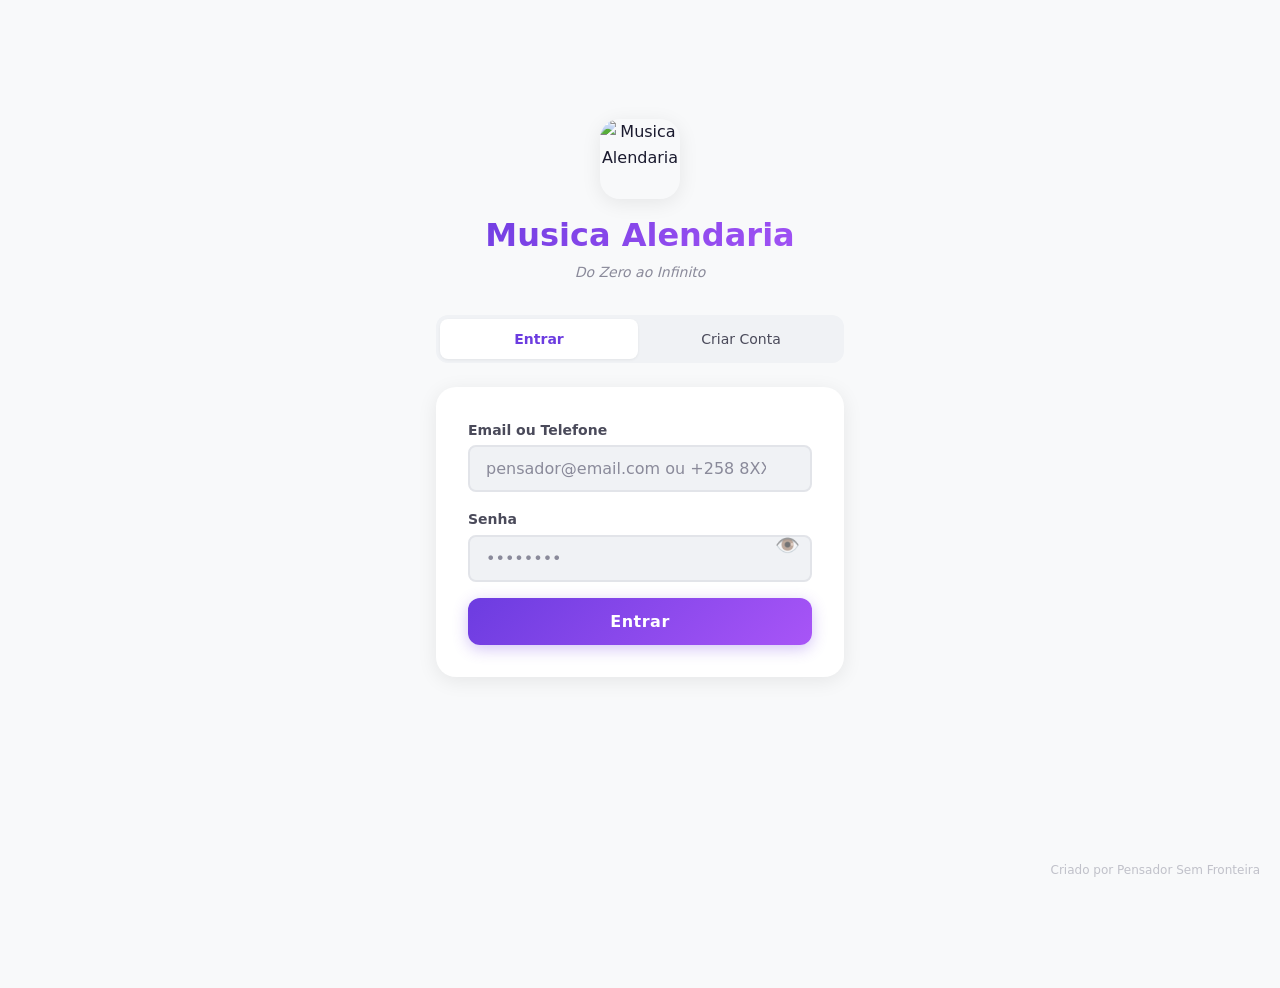
==== artista.html @ a5f918e9 "Musica Alendaria - Versão inicia" ====
<!DOCTYPE html>
<html lang="pt">
<head>
    <meta charset="UTF-8">
    <meta name="viewport" content="width=device-width, initial-scale=1.0">
    <title>Artista - Musica Alendaria</title>
    
    <link rel="stylesheet" href="css/style.css">
    <link rel="stylesheet" href="css/lit.css">
    <link rel="stylesheet" href="css/dark.css">
    <link rel="stylesheet" href="css/mobile.css">
    <link rel="stylesheet" href="css/desktop.css">
    <link rel="stylesheet" href="css/animacoes.css">
    <link rel="stylesheet" href="css/player.css">
    <link rel="stylesheet" href="css/modal.css">
    <link rel="stylesheet" href="css/componentes.css">
    
    <link rel="icon" href="assets/imagens/logo-lit.png" type="image/png">
    <meta name="theme-color" content="#6c3ce0">
</head>
<body class="tema-lit">

    <div class="marca-dagua">Criado por Pensador Sem Fronteira</div>

    <!-- HEADER DESKTOP -->
    <header class="header header-desktop desktop-only">
        <div class="header-logo">
            <a href="index.html" style="display: flex; align-items: center; gap: 0.5rem; text-decoration: none;">
                <img src="assets/imagens/logo-lit.png" alt="Logo" style="width: 36px; height: 36px; border-radius: 8px;">
                <span style="font-weight: 700; font-size: 1.1rem; background: var(--gradiente-primario); -webkit-background-clip: text; -webkit-text-fill-color: transparent;">Musica Alendaria</span>
            </a>
        </div>
        <nav class="nav-desktop">
            <a href="index.html" class="nav-link">🏠 Home</a>
            <a href="artista.html" class="nav-link ativo">🎤 Artistas</a>
            <a href="eventos.html" class="nav-link">📅 Eventos</a>
            <a href="favoritos.html" class="nav-link">❤️ Favoritos</a>
            <a href="postar.html" class="nav-link">📤 Postar</a>
        </nav>
        <div class="header-acoes">
            <button class="btn-icone btn-alternar-tema" onclick="window.tema?.alternar()">🌓</button>
            <a href="perfil.html"><img src="assets/imagens/avatar-padrao.svg" alt="Perfil" class="avatar usuario-avatar" onerror="this.style.display='none'"></a>
        </div>
    </header>

    <!-- CONTEÚDO PRINCIPAL -->
    <main class="pagina-artista" style="padding-bottom: calc(var(--player-altura) + 80px);">
        
        <!-- CAPA DO ARTISTA -->
        <div class="capa-artista" id="capa-artista">
            <img src="assets/imagens/placeholder-capa.jpg" alt="Capa" id="artista-capa-img" onerror="this.style.background='var(--gradiente-dark)'">
            <div class="overlay-artista">
                <h1 id="artista-nome-capa" style="color: white; font-size: 1.8rem;">Carregando...</h1>
                <p id="artista-genero-capa" style="color: rgba(255,255,255,0.8);"></p>
            </div>
        </div>

        <!-- INFORMAÇÕES DO ARTISTA -->
        <div class="info-artista">
            <img src="assets/imagens/placeholder-perfil.jpg" alt="Foto" class="foto-perfil-artista" id="artista-foto" onerror="this.style.display='none'">
            <div style="flex: 1;">
                <div style="display: flex; align-items: center; gap: 1rem; flex-wrap: wrap; margin-bottom: 0.5rem;">
                    <span id="artista-pais" style="font-size: 0.9rem; color: var(--texto-secundario);">📍 </span>
                    <span id="artista-seguidores" style="font-size: 0.9rem; color: var(--texto-secundario);">👥 </span>
                    <span id="artista-musicas-count" style="font-size: 0.9rem; color: var(--texto-secundario);">🎵 </span>
                </div>
                
                <!-- REDES SOCIAIS -->
                <div class="redes-artista" id="redes-artista" style="margin-bottom: 1rem;">
                    <!-- Preenchido pelo JS -->
                </div>

                <!-- BIOGRAFIA -->
                <div style="margin-top: 1rem;">
                    <h3 style="margin-bottom: 0.75rem;">📖 Biografia</h3>
                    <div id="artista-biografia" style="line-height: 1.8; color: var(--texto-secundario); font-size: 0.95rem; max-height: 300px; overflow-y: auto; padding-right: 0.5rem;">
                        Carregando biografia...
                    </div>
                    <button id="btn-ler-mais" class="btn-pequeno btn-secundario hidden" style="margin-top: 0.5rem;" onclick="toggleBiografia()">
                        Ler mais ↓
                    </button>
                </div>
            </div>
        </div>

        <!-- GALERIA DE FOTOS -->
        <div style="padding: 0 1rem; margin-bottom: 1.5rem;">
            <h3 style="margin-bottom: 0.75rem;">📷 Galeria</h3>
            <div id="galeria-artista" style="display: flex; gap: 0.5rem; overflow-x: auto; padding-bottom: 0.5rem;">
                <!-- Preenchido pelo JS -->
            </div>
        </div>

        <!-- MÚSICAS DO ARTISTA -->
        <div style="padding: 0 1rem;">
            <h3 style="margin-bottom: 0.75rem;">🎵 Músicas</h3>
            
            <!-- FILTROS DENTRO DO ARTISTA -->
            <div class="barra-filtros" style="padding: 0; margin-bottom: 1rem;">
                <span class="filtro-item ativo" onclick="filtrarMusicasArtista('todos')">Todos</span>
            </div>

            <div class="lista-musicas" id="musicas-artista" style="padding: 0;">
                <!-- Preenchido pelo JS -->
            </div>
        </div>

        <!-- BLOG DO ARTISTA -->
        <div id="blog-artista-container" style="padding: 1rem; margin-top: 1.5rem;" class="hidden">
            <h3 style="margin-bottom: 0.75rem;">📝 Blog</h3>
            <a id="link-blog-artista" href="#" target="_blank" class="btn btn-secundario" style="display: inline-flex;">
                🌐 Visitar Blog do Artista →
            </a>
        </div>

    </main>

    <!-- NAVEGAÇÃO MOBILE -->
    <nav class="nav-mobile mobile-only">
        <button class="nav-item" data-nav="index"><span class="icon-nav">🏠</span><span>Home</span></button>
        <button class="nav-item" data-nav="favoritos"><span class="icon-nav">❤️</span><span>Favoritos</span></button>
        <button class="nav-item" data-nav="postar"><span class="icon-nav">➕</span><span>Postar</span></button>
        <button class="nav-item" data-nav="eventos"><span class="icon-nav">📅</span><span>Eventos</span></button>
        <button class="nav-item" data-nav="perfil"><span class="icon-nav">👤</span><span>Perfil</span></button>
    </nav>

    <!-- PLAYER FIXO -->
    <div class="player-fixo">
        <div class="player-progresso-container">
            <div class="player-progresso-preenchido" style="width: 0%;"></div>
        </div>
        <img src="assets/imagens/placeholder.svg" alt="Capa" class="player-capa">
        <div class="player-info">
            <div class="player-titulo">Nenhuma música</div>
            <div class="player-artista">Selecione uma música</div>
        </div>
        <div class="player-controles">
            <button class="btn-player btn-favorito">🤍</button>
        </div>
        <button class="btn-player btn-play">▶</button>
    </div>

    <div class="toast-container"></div>

    <!-- SCRIPTS -->
    <script src="js/dados.js"></script>
    <script src="js/tema.js"></script>
    <script src="js/auth.js"></script>
    <script src="js/player.js"></script>
    <script src="js/modal.js"></script>
    <script src="js/favoritos.js"></script>
    <script src="js/filtros.js"></script>
    <script src="js/eventos.js"></script>
    <script src="js/postagem.js"></script>
    <script src="js/offline.js"></script>
    <script src="js/suporte.js"></script>
    <script src="js/app.js"></script>

    <script>
        let artistaAtual = null;
        let biografiaExpandida = false;

        document.addEventListener('DOMContentLoaded', () => {
            if (!window.auth?.isAutenticado()) {
                window.location.href = 'login.html';
                return;
            }

            // Obter ID do artista da URL
            const params = new URLSearchParams(window.location.search);
            const artistaId = params.get('id') || DB.artistas[0]?.id;

            if (artistaId) {
                carregarArtista(artistaId);
            }
        });

        function carregarArtista(artistaId) {
            artistaAtual = buscarArtista(artistaId);
            if (!artistaAtual) {
                window.location.href = 'index.html';
                return;
            }

            document.title = `${artistaAtual.nome} - Musica Alendaria`;

            // Capa
            document.getElementById('artista-capa-img').src = artistaAtual.fotoCapa;
            document.getElementById('artista-nome-capa').textContent = artistaAtual.nome;
            document.getElementById('artista-genero-capa').textContent = artistaAtual.genero.join(' • ');

            // Foto perfil
            document.getElementById('artista-foto').src = artistaAtual.fotoPerfil;

            // Info
            document.getElementById('artista-pais').textContent = `📍 ${artistaAtual.pais}, ${artistaAtual.provincia}`;
            document.getElementById('artista-seguidores').textContent = `👥 ${formatarNumero(artistaAtual.totalSeguidores)} seguidores`;
            
            const musicas = buscarMusicasPorArtista(artistaId);
            document.getElementById('artista-musicas-count').textContent = `🎵 ${musicas.length} músicas`;

            // Biografia
            document.getElementById('artista-biografia').textContent = artistaAtual.biografia;
            const bioEl = document.getElementById('artista-biografia');
            if (bioEl.scrollHeight > 300) {
                document.getElementById('btn-ler-mais').classList.remove('hidden');
                bioEl.style.maxHeight = '200px';
                bioEl.style.overflow = 'hidden';
            }

            // Redes sociais
            const redesContainer = document.getElementById('redes-artista');
            redesContainer.innerHTML = Object.entries(artistaAtual.redesSociais).map(([rede, link]) => `
                <a href="${link}" target="_blank" class="link-rede" rel="noopener">
                    ${rede.charAt(0).toUpperCase() + rede.slice(1)}
                </a>
            `).join('');

            // Contacto para show
            if (artistaAtual.contactoShow || artistaAtual.emailContacto) {
                redesContainer.innerHTML += `
                    <span class="link-rede" style="cursor: default;">
                        📞 ${artistaAtual.contactoShow || artistaAtual.emailContacto}
                    </span>
                `;
            }

            // Galeria
            const galeriaContainer = document.getElementById('galeria-artista');
            if (artistaAtual.fotoGaleria && artistaAtual.fotoGaleria.length > 0) {
                galeriaContainer.innerHTML = artistaAtual.fotoGaleria.map(foto => `
                    <img src="${foto}" alt="Galeria" 
                         style="width: 150px; height: 150px; object-fit: cover; border-radius: 12px; flex-shrink: 0; cursor: pointer;"
                         onclick="window.modal?.imagem('${foto}', '${artistaAtual.nome}')"
                         onerror="this.style.display='none'">
                `).join('');
            } else {
                galeriaContainer.innerHTML = '<p style="color: var(--texto-terciario);">Nenhuma foto na galeria.</p>';
            }

            // Blog
            if (artistaAtual.blog) {
                document.getElementById('blog-artista-container').classList.remove('hidden');
                document.getElementById('link-blog-artista').href = artistaAtual.blog;
            }

            // Músicas
            renderizarMusicasArtista(musicas);
        }

        function renderizarMusicasArtista(musicas) {
            const container = document.getElementById('musicas-artista');
            if (!container) return;

            if (musicas.length === 0) {
                container.innerHTML = `
                    <div class="estado-vazio">
                        <p class="vazio-descricao">Nenhuma música disponível.</p>
                    </div>
                `;
                return;
            }

            container.innerHTML = musicas.map((m, i) => `
                <div class="card-musica-h stagger-item" data-musica-id="${m.id}" style="animation-delay: ${i * 0.05}s">
                    <img src="${m.capa}" alt="${m.titulo}" class="capa-musica" onerror="this.style.display='none'">
                    <div class="info-musica">
                        <div class="titulo-musica">${m.titulo}</div>
                        <div class="artista-musica">${m.ano} • ${m.duracao} • ${m.genero}</div>
                        <div style="display: flex; gap: 0.25rem; margin-top: 0.25rem;">
                            <span class="badge badge-primario">${m.genero}</span>
                            <span class="badge badge-contorno">${m.lingua}</span>
                        </div>
                    </div>
                    <div class="acoes-musica">
                        <button class="btn-icone-pequeno btn-favorito" data-musica-id="${m.id}" 
                                onclick="event.stopPropagation(); window.favoritos?.alternar('${m.id}')">
                            ${window.favoritos?.isFavorito(m.id) ? '❤️' : '🤍'}
                        </button>
                        <button class="btn-icone-pequeno" 
                                onclick="event.stopPropagation(); window.player?.tocar(buscarMusica('${m.id}'))">
                            ▶
                        </button>
                        <button class="btn-icone-pequeno" 
                                onclick="event.stopPropagation(); window.modal?.video(buscarMusica('${m.id}'))">
                            🎬
                        </button>
                    </div>
                </div>
            `).join('');
        }

        function toggleBiografia() {
            const bioEl = document.getElementById('artista-biografia');
            const btn = document.getElementById('btn-ler-mais');
            
            biografiaExpandida = !biografiaExpandida;
            
            if (biografiaExpandida) {
                bioEl.style.maxHeight = 'none';
                bioEl.style.overflow = 'visible';
                btn.textContent = 'Ler menos ↑';
            } else {
                bioEl.style.maxHeight = '200px';
                bioEl.style.overflow = 'hidden';
                btn.textContent = 'Ler mais ↓';
            }
        }

        function filtrarMusicasArtista(filtro) {
            const musicas = buscarMusicasPorArtista(artistaAtual?.id);
            let filtradas = musicas;

            if (filtro !== 'todos') {
                filtradas = musicas.filter(m => m.genero === filtro);
            }

            // Atualizar tags
            document.querySelectorAll('.barra-filtros .filtro-item').forEach(item => {
                item.classList.toggle('ativo', item.textContent.trim() === (filtro === 'todos' ? 'Todos' : filtro));
            });

            renderizarMusicasArtista(filtradas);
        }

        function formatarNumero(num) {
            if (num >= 1000000) return (num / 1000000).toFixed(1) + 'M';
            if (num >= 1000) return (num / 1000).toFixed(0) + 'K';
            return num.toString();
        }
    </script>

</body>
</html>
---- css/style.css ----
/* =============================================
   MUSICA ALENDARIA - Do Zero ao Infinito
   Criado por Pensador Sem Fronteira
   ARQUIVO: style.css - Variáveis e Estilos Globais
   ============================================= */

/* ========== VARIÁVEIS CSS ========== */
:root {
    /* --- Tema Lit (Claro) - Padrão Inicial --- */
    --fundo-principal: #f8f9fa;
    --fundo-card: #ffffff;
    --fundo-input: #f0f0f0;
    --texto-principal: #1a1a2e;
    --texto-secundario: #555555;
    --texto-terciario: #888888;
    --borda: #e0e0e0;
    --sombra: 0 4px 20px rgba(0, 0, 0, 0.08);
    --sombra-hover: 0 8px 30px rgba(0, 0, 0, 0.15);

    /* --- Cores Vibrantes --- */
    --cor-primaria: #6c3ce0;
    --cor-primaria-hover: #5a2fd0;
    --cor-secundaria: #e0245e;
    --cor-secundaria-hover: #c01d4e;
    --cor-acento: #00c9a7;
    --cor-acento-hover: #00a88c;
    --cor-destaque: #f7b731;
    --cor-destaque-hover: #e5a620;

    /* --- Gradientes --- */
    --gradiente-primario: linear-gradient(135deg, #6c3ce0, #a855f7);
    --gradiente-secundario: linear-gradient(135deg, #e0245e, #f7436e);
    --gradiente-acento: linear-gradient(135deg, #00c9a7, #00d9b9);
    --gradiente-destaque: linear-gradient(135deg, #f7b731, #ffc94b);
    --gradiente-dark: linear-gradient(135deg, #1a1a2e, #16213e);

    /* --- Tipografia --- */
    --fonte-principal: 'Segoe UI', 'Inter', system-ui, -apple-system, sans-serif;
    --fonte-titulos: 'Segoe UI', 'Inter', system-ui, -apple-system, sans-serif;
    --tamanho-xs: 0.75rem;
    --tamanho-sm: 0.875rem;
    --tamanho-base: 1rem;
    --tamanho-md: 1.125rem;
    --tamanho-lg: 1.25rem;
    --tamanho-xl: 1.5rem;
    --tamanho-2xl: 2rem;
    --tamanho-3xl: 2.5rem;

    /* --- Espaçamentos --- */
    --espaco-xs: 0.25rem;
    --espaco-sm: 0.5rem;
    --espaco-md: 1rem;
    --espaco-lg: 1.5rem;
    --espaco-xl: 2rem;
    --espaco-2xl: 3rem;

    /* --- Bordas --- */
    --borda-raio-sm: 8px;
    --borda-raio-md: 12px;
    --borda-raio-lg: 20px;
    --borda-raio-full: 50%;

    /* --- Transições --- */
    --transicao-rapida: 0.15s ease;
    --transicao-media: 0.3s ease;
    --transicao-lenta: 0.5s ease;

    /* --- Player --- */
    --player-altura: 72px;

    /* --- Z-index --- */
    --z-marca-dagua: 10;
    --z-header: 100;
    --z-modal: 1000;
    --z-player: 2000;
    --z-notificacao: 3000;

    /* --- Tema Dark (será aplicado via classe) --- */
}

/* ========== RESET E ESTILOS GLOBAIS ========== */
*,
*::before,
*::after {
    margin: 0;
    padding: 0;
    box-sizing: border-box;
}

html {
    font-size: 16px;
    scroll-behavior: smooth;
    -webkit-text-size-adjust: 100%;
}

body {
    font-family: var(--fonte-principal);
    background-color: var(--fundo-principal);
    color: var(--texto-principal);
    line-height: 1.6;
    min-height: 100vh;
    overflow-x: hidden;
    transition: background-color var(--transicao-media), color var(--transicao-media);
}

/* ========== TIPOGRAFIA ========== */
h1, h2, h3, h4, h5, h6 {
    font-family: var(--fonte-titulos);
    font-weight: 700;
    line-height: 1.3;
}

h1 { font-size: var(--tamanho-3xl); }
h2 { font-size: var(--tamanho-2xl); }
h3 { font-size: var(--tamanho-xl); }
h4 { font-size: var(--tamanho-lg); }

a {
    color: var(--cor-primaria);
    text-decoration: none;
    transition: color var(--transicao-rapida);
}

a:hover {
    color: var(--cor-primaria-hover);
}

img {
    max-width: 100%;
    height: auto;
    display: block;
}

/* ========== UTILITÁRIAS ========== */
.hidden {
    display: none !important;
}

.sr-only {
    position: absolute;
    width: 1px;
    height: 1px;
    padding: 0;
    margin: -1px;
    overflow: hidden;
    clip: rect(0, 0, 0, 0);
    white-space: nowrap;
    border: 0;
}

/* ========== MARCA D'ÁGUA ROTATIVA ========== */
.marca-dagua {
    position: fixed;
    bottom: 20px;
    right: 20px;
    z-index: var(--z-marca-dagua);
    font-size: var(--tamanho-xs);
    color: var(--texto-terciario);
    opacity: 0.5;
    writing-mode: horizontal-tb;
    animation: rodar-marca 20s linear infinite;
    pointer-events: none;
    user-select: none;
}

@keyframes rodar-marca {
    0% { transform: rotate(0deg); }
    100% { transform: rotate(360deg); }
}

/* ========== SCROLLBAR ========== */
::-webkit-scrollbar {
    width: 6px;
}

::-webkit-scrollbar-track {
    background: transparent;
}

::-webkit-scrollbar-thumb {
    background: var(--cor-primaria);
    border-radius: 3px;
}

::-webkit-scrollbar-thumb:hover {
    background: var(--cor-primaria-hover);
}

/* ========== SELEÇÃO DE TEXTO ========== */
::selection {
    background: var(--cor-primaria);
    color: #ffffff;
}

/* ========== FOCO DE ACESSIBILIDADE ========== */
:focus-visible {
    outline: 2px solid var(--cor-acento);
    outline-offset: 2px;
}

/* ========== BOTÕES BASE ========== */
button {
    cursor: pointer;
    font-family: var(--fonte-principal);
    border: none;
    outline: none;
    transition: all var(--transicao-rapida);
}

button:active {
    transform: scale(0.96);
}

.btn-principal {
    display: block;
    width: 100%;
    padding: 14px 24px;
    background: var(--gradiente-primario);
    color: #ffffff;
    font-size: var(--tamanho-base);
    font-weight: 600;
    border-radius: var(--borda-raio-md);
    box-shadow: 0 4px 15px rgba(108, 60, 224, 0.3);
    letter-spacing: 0.5px;
}

.btn-principal:hover {
    box-shadow: 0 6px 25px rgba(108, 60, 224, 0.5);
    transform: translateY(-1px);
}

/* ========== INPUTS BASE ========== */
input,
select,
textarea {
    font-family: var(--fonte-principal);
    font-size: var(--tamanho-base);
    padding: 12px 16px;
    border: 2px solid var(--borda);
    border-radius: var(--borda-raio-sm);
    background-color: var(--fundo-input);
    color: var(--texto-principal);
    transition: all var(--transicao-rapida);
    width: 100%;
}

input:focus,
select:focus,
textarea:focus {
    border-color: var(--cor-primaria);
    box-shadow: 0 0 0 4px rgba(108, 60, 224, 0.1);
    outline: none;
}

input::placeholder,
textarea::placeholder {
    color: var(--texto-terciario);
}

label {
    display: block;
    font-size: var(--tamanho-sm);
    font-weight: 600;
    margin-bottom: var(--espaco-xs);
    color: var(--texto-secundario);
}

/* ========== CONTAINER PADRÃO ========== */
.container {
    width: 100%;
    max-width: 480px;
    margin: 0 auto;
    padding: 0 var(--espaco-md);
}

@media (min-width: 768px) {
    .container {
        max-width: 720px;
    }
}

@media (min-width: 1024px) {
    .container {
        max-width: 960px;
    }
}

@media (min-width: 1280px) {
    .container {
        max-width: 1200px;
    }
}

/* ========== HEADER PADRÃO ========== */
.header {
    position: sticky;
    top: 0;
    z-index: var(--z-header);
    background-color: var(--fundo-card);
    border-bottom: 1px solid var(--borda);
    padding: var(--espaco-sm) var(--espaco-md);
    backdrop-filter: blur(10px);
}

/* ========== PLAYER FIXO BASE ========== */
.player-fixo {
    position: fixed;
    bottom: 0;
    left: 0;
    right: 0;
    height: var(--player-altura);
    background-color: var(--fundo-card);
    border-top: 1px solid var(--borda);
    z-index: var(--z-player);
    display: flex;
    align-items: center;
    padding: 0 var(--espaco-md);
}
---- css/lit.css ----
/* =============================================
   MUSICA ALENDARIA - Do Zero ao Infinito
   Criado por Pensador Sem Fronteira
   ARQUIVO: lit.css - Tema Lit (Claro) Inicial
   ============================================= */

/* ========== TEMA LIT - VARIÁVEIS ========== */
.tema-lit {
    --fundo-principal: #f8f9fa;
    --fundo-secundario: #f0f2f5;
    --fundo-card: #ffffff;
    --fundo-card-hover: #fafafa;
    --fundo-input: #f0f2f5;
    --fundo-input-foco: #ffffff;
    --texto-principal: #1a1a2e;
    --texto-secundario: #4a4a5a;
    --texto-terciario: #8a8a9a;
    --texto-inverso: #ffffff;
    --borda: #e2e4e9;
    --borda-foco: #6c3ce0;
    --sombra-sm: 0 1px 3px rgba(0, 0, 0, 0.06);
    --sombra: 0 4px 20px rgba(0, 0, 0, 0.08);
    --sombra-lg: 0 8px 30px rgba(0, 0, 0, 0.12);
    --sombra-xl: 0 20px 60px rgba(0, 0, 0, 0.15);
    --overlay: rgba(0, 0, 0, 0.5);
    --brilho: none;
    --neon: none;
}

/* ========== CORPO ========== */
.tema-lit body {
    background-color: var(--fundo-principal);
    color: var(--texto-principal);
}

/* ========== HEADER ========== */
.tema-lit .header {
    background: rgba(255, 255, 255, 0.9);
    backdrop-filter: blur(20px);
    -webkit-backdrop-filter: blur(20px);
    border-bottom: 1px solid var(--borda);
}

/* ========== CARDS ========== */
.tema-lit .card {
    background: var(--fundo-card);
    border: 1px solid var(--borda);
    border-radius: var(--borda-raio-md);
    box-shadow: var(--sombra-sm);
    transition: all var(--transicao-media);
}

.tema-lit .card:hover {
    box-shadow: var(--sombra);
    border-color: var(--cor-primaria);
    transform: translateY(-2px);
}

/* ========== CARD DE MÚSICA ========== */
.tema-lit .card-musica {
    display: flex;
    align-items: center;
    gap: var(--espaco-md);
    padding: var(--espaco-md);
    background: var(--fundo-card);
    border: 1px solid var(--borda);
    border-radius: var(--borda-raio-md);
    cursor: pointer;
    transition: all var(--transicao-media);
}

.tema-lit .card-musica:hover {
    background: var(--fundo-card-hover);
    border-color: var(--cor-primaria);
    box-shadow: var(--sombra);
}

.tema-lit .card-musica .capa {
    width: 56px;
    height: 56px;
    border-radius: var(--borda-raio-sm);
    object-fit: cover;
    flex-shrink: 0;
}

.tema-lit .card-musica .info {
    flex: 1;
    min-width: 0;
}

.tema-lit .card-musica .titulo {
    font-weight: 700;
    font-size: var(--tamanho-base);
    color: var(--texto-principal);
    white-space: nowrap;
    overflow: hidden;
    text-overflow: ellipsis;
}

.tema-lit .card-musica .artista {
    font-size: var(--tamanho-sm);
    color: var(--texto-secundario);
}

.tema-lit .card-musica .duracao {
    font-size: var(--tamanho-xs);
    color: var(--texto-terciario);
    flex-shrink: 0;
}

/* ========== CARD DE ARTISTA ========== */
.tema-lit .card-artista {
    text-align: center;
    padding: var(--espaco-lg);
    background: var(--fundo-card);
    border: 1px solid var(--borda);
    border-radius: var(--borda-raio-lg);
    transition: all var(--transicao-media);
}

.tema-lit .card-artista:hover {
    box-shadow: var(--sombra-lg);
    transform: translateY(-4px);
}

.tema-lit .card-artista .foto-artista {
    width: 100px;
    height: 100px;
    border-radius: var(--borda-raio-full);
    object-fit: cover;
    margin: 0 auto var(--espaco-md);
    border: 3px solid var(--cor-primaria);
}

.tema-lit .card-artista .nome-artista {
    font-weight: 700;
    font-size: var(--tamanho-lg);
    color: var(--texto-principal);
}

.tema-lit .card-artista .genero {
    font-size: var(--tamanho-sm);
    color: var(--cor-primaria);
    font-weight: 500;
}

/* ========== CARD DE EVENTO ========== */
.tema-lit .card-evento {
    padding: var(--espaco-md);
    background: var(--fundo-card);
    border: 1px solid var(--borda);
    border-radius: var(--borda-raio-md);
    border-left: 4px solid var(--cor-secundaria);
    transition: all var(--transicao-media);
}

.tema-lit .card-evento:hover {
    box-shadow: var(--sombra);
}

.tema-lit .card-evento .data-evento {
    font-size: var(--tamanho-sm);
    color: var(--cor-secundaria);
    font-weight: 700;
}

.tema-lit .card-evento .tipo-evento {
    display: inline-block;
    padding: 2px 10px;
    background: rgba(224, 36, 94, 0.1);
    color: var(--cor-secundaria);
    border-radius: 20px;
    font-size: var(--tamanho-xs);
    font-weight: 600;
}

/* ========== FORMULÁRIOS ========== */
.tema-lit .form-auth {
    background: var(--fundo-card);
    padding: var(--espaco-xl);
    border-radius: var(--borda-raio-lg);
    box-shadow: var(--sombra);
}

.tema-lit .campo {
    margin-bottom: var(--espaco-md);
}

.tema-lit input,
.tema-lit select,
.tema-lit textarea {
    background: var(--fundo-input);
    border: 2px solid var(--borda);
    color: var(--texto-principal);
}

.tema-lit input:focus,
.tema-lit select:focus,
.tema-lit textarea:focus {
    background: var(--fundo-input-foco);
    border-color: var(--borda-foco);
    box-shadow: 0 0 0 4px rgba(108, 60, 224, 0.1);
}

.tema-lit label {
    color: var(--texto-secundario);
    font-weight: 600;
}

/* ========== TABS (LOGIN/REGISTO) ========== */
.tema-lit .tabs-auth {
    display: flex;
    background: var(--fundo-secundario);
    border-radius: var(--borda-raio-md);
    padding: 4px;
    gap: 4px;
    margin-bottom: var(--espaco-lg);
}

.tema-lit .tab-ativo {
    flex: 1;
    padding: 12px;
    background: var(--fundo-card);
    color: var(--cor-primaria);
    border-radius: var(--borda-raio-sm);
    font-weight: 700;
    font-size: var(--tamanho-sm);
    box-shadow: var(--sombra-sm);
}

.tema-lit .tab-inativo {
    flex: 1;
    padding: 12px;
    background: transparent;
    color: var(--texto-secundario);
    border-radius: var(--borda-raio-sm);
    font-weight: 500;
    font-size: var(--tamanho-sm);
}

.tema-lit .tab-inativo:hover {
    background: rgba(108, 60, 224, 0.05);
    color: var(--cor-primaria);
}

/* ========== BOTÕES DE MÉTODO (EMAIL/TELEFONE) ========== */
.tema-lit .metodo-registo {
    display: flex;
    gap: var(--espaco-sm);
    margin-bottom: var(--espaco-lg);
}

.tema-lit .btn-metodo {
    flex: 1;
    padding: 10px;
    background: var(--fundo-secundario);
    color: var(--texto-secundario);
    border-radius: var(--borda-raio-sm);
    font-weight: 500;
    font-size: var(--tamanho-sm);
    border: 2px solid transparent;
}

.tema-lit .btn-metodo.ativo {
    background: rgba(108, 60, 224, 0.1);
    color: var(--cor-primaria);
    border-color: var(--cor-primaria);
    font-weight: 700;
}

/* ========== BOTÃO OPCIONAIS ========== */
.tema-lit .btn-opcionais {
    width: 100%;
    padding: 12px;
    background: var(--fundo-secundario);
    color: var(--texto-secundario);
    border-radius: var(--borda-raio-sm);
    font-size: var(--tamanho-sm);
    font-weight: 500;
    margin-bottom: var(--espaco-lg);
    text-align: left;
    border: 1px dashed var(--borda);
}

.tema-lit .btn-opcionais:hover {
    background: rgba(108, 60, 224, 0.05);
    color: var(--cor-primaria);
    border-color: var(--cor-primaria);
}

/* ========== SUPORTE ========== */
.tema-lit .suporte-login {
    margin-top: var(--espaco-xl);
    padding: var(--espaco-lg);
    background: var(--fundo-card);
    border-radius: var(--borda-raio-lg);
    box-shadow: var(--sombra);
    text-align: center;
}

.tema-lit .suporte-login p {
    font-weight: 600;
    color: var(--texto-secundario);
    margin-bottom: var(--espaco-md);
}

.tema-lit .botoes-suporte {
    display: flex;
    flex-wrap: wrap;
    gap: var(--espaco-sm);
    justify-content: center;
}

.tema-lit .btn-suporte {
    display: flex;
    align-items: center;
    gap: var(--espaco-xs);
    padding: 10px 16px;
    background: var(--fundo-secundario);
    color: var(--texto-principal);
    border-radius: 25px;
    font-size: var(--tamanho-sm);
    font-weight: 500;
    border: 1px solid var(--borda);
    transition: all var(--transicao-rapida);
}

.tema-lit .btn-suporte:hover {
    background: var(--cor-primaria);
    color: #ffffff;
    border-color: var(--cor-primaria);
    transform: translateY(-1px);
}

.tema-lit .btn-suporte img {
    width: 18px;
    height: 18px;
}

/* ========== MODAL ========== */
.tema-lit .modal-overlay {
    position: fixed;
    inset: 0;
    background: var(--overlay);
    z-index: var(--z-modal);
    display: flex;
    align-items: center;
    justify-content: center;
}

.tema-lit .modal-conteudo {
    background: var(--fundo-card);
    border-radius: var(--borda-raio-lg);
    padding: var(--espaco-xl);
    max-width: 90vw;
    max-height: 90vh;
    overflow-y: auto;
    box-shadow: var(--sombra-xl);
}

/* ========== PLAYER FIXO ========== */
.tema-lit .player-fixo {
    background: rgba(255, 255, 255, 0.95);
    backdrop-filter: blur(20px);
    -webkit-backdrop-filter: blur(20px);
    border-top: 1px solid var(--borda);
    box-shadow: 0 -4px 20px rgba(0, 0, 0, 0.05);
}

/* ========== FILTROS ========== */
.tema-lit .barra-filtros {
    display: flex;
    gap: var(--espaco-sm);
    padding: var(--espaco-md);
    overflow-x: auto;
    -webkit-overflow-scrolling: touch;
}

.tema-lit .filtro-tag {
    padding: 8px 16px;
    background: var(--fundo-card);
    border: 1px solid var(--borda);
    border-radius: 25px;
    font-size: var(--tamanho-sm);
    color: var(--texto-secundario);
    white-space: nowrap;
    cursor: pointer;
    transition: all var(--transicao-rapida);
}

.tema-lit .filtro-tag:hover {
    border-color: var(--cor-primaria);
    color: var(--cor-primaria);
}

.tema-lit .filtro-tag.ativo {
    background: var(--cor-primaria);
    color: #ffffff;
    border-color: var(--cor-primaria);
}

/* ========== BADGE/ETIQUETA ========== */
.tema-lit .badge {
    display: inline-block;
    padding: 4px 10px;
    border-radius: 20px;
    font-size: var(--tamanho-xs);
    font-weight: 600;
}

.tema-lit .badge-publico {
    background: rgba(0, 201, 167, 0.1);
    color: var(--cor-acento);
}

.tema-lit .badge-privado {
    background: rgba(224, 36, 94, 0.1);
    color: var(--cor-secundaria);
}

.tema-lit .badge-pendente {
    background: rgba(247, 183, 49, 0.1);
    color: var(--cor-destaque);
}

/* ========== NOTIFICAÇÃO ========== */
.tema-lit .notificacao {
    position: fixed;
    top: 20px;
    right: 20px;
    z-index: var(--z-notificacao);
    padding: 16px 20px;
    background: var(--fundo-card);
    border-radius: var(--borda-raio-md);
    box-shadow: var(--sombra-lg);
    border-left: 4px solid var(--cor-acento);
    animation: slideIn var(--transicao-media) ease;
}

.tema-lit .notificacao.erro {
    border-left-color: var(--cor-secundaria);
}

/* ========== BOTÃO DESTRANCAR ========== */
.tema-lit .btn-destrancar {
    display: flex;
    align-items: center;
    gap: var(--espaco-sm);
    padding: 12px 20px;
    background: var(--gradiente-primario);
    color: #ffffff;
    border-radius: 25px;
    font-weight: 600;
    font-size: var(--tamanho-sm);
    box-shadow: 0 4px 15px rgba(108, 60, 224, 0.3);
}

.tema-lit .btn-destrancar:hover {
    box-shadow: 0 6px 25px rgba(108, 60, 224, 0.5);
    transform: translateY(-2px);
}

/* ========== LOADING ========== */
.tema-lit .loading {
    display: flex;
    align-items: center;
    justify-content: center;
    padding: var(--espaco-2xl);
}

.tema-lit .spinner {
    width: 40px;
    height: 40px;
    border: 3px solid var(--borda);
    border-top-color: var(--cor-primaria);
    border-radius: 50%;
    animation: spin 0.8s linear infinite;
}

@keyframes spin {
    to { transform: rotate(360deg); }
}

/* ========== VAZIO ========== */
.tema-lit .estado-vazio {
    text-align: center;
    padding: var(--espaco-2xl);
    color: var(--texto-terciario);
}

.tema-lit .estado-vazio .icone-vazio {
    font-size: 48px;
    margin-bottom: var(--espaco-md);
    opacity: 0.5;
}
---- css/dark.css ----
/* =============================================
   MUSICA ALENDARIA - Do Zero ao Infinito
   Criado por Pensador Sem Fronteira
   ARQUIVO: dark.css - Tema Dark (Alternativo)
   ============================================= */

/* ========== TEMA DARK - VARIÁVEIS ========== */
.tema-dark {
    --fundo-principal: #0a0a0f;
    --fundo-secundario: #12121a;
    --fundo-card: #1a1a25;
    --fundo-card-hover: #22222f;
    --fundo-input: #1e1e2a;
    --fundo-input-foco: #252535;
    --texto-principal: #e8e8f0;
    --texto-secundario: #b0b0c0;
    --texto-terciario: #6a6a7a;
    --texto-inverso: #1a1a2e;
    --borda: #2a2a3a;
    --borda-foco: #a855f7;
    --sombra-sm: 0 1px 3px rgba(0, 0, 0, 0.4);
    --sombra: 0 4px 20px rgba(0, 0, 0, 0.5);
    --sombra-lg: 0 8px 30px rgba(0, 0, 0, 0.6);
    --sombra-xl: 0 20px 60px rgba(0, 0, 0, 0.7);
    --overlay: rgba(0, 0, 0, 0.8);
    --brilho: 0 0 20px rgba(168, 85, 247, 0.3);
    --neon: 0 0 10px rgba(168, 85, 247, 0.5), 0 0 40px rgba(168, 85, 247, 0.2);
}

/* ========== CORPO ========== */
.tema-dark body {
    background-color: var(--fundo-principal);
    color: var(--texto-principal);
}

/* ========== HEADER ========== */
.tema-dark .header {
    background: rgba(18, 18, 26, 0.9);
    backdrop-filter: blur(20px);
    -webkit-backdrop-filter: blur(20px);
    border-bottom: 1px solid var(--borda);
}

/* ========== CARDS ========== */
.tema-dark .card {
    background: var(--fundo-card);
    border: 1px solid var(--borda);
    box-shadow: var(--sombra-sm);
}

.tema-dark .card:hover {
    box-shadow: var(--sombra), var(--brilho);
    border-color: var(--cor-primaria);
}

/* ========== CARD DE MÚSICA ========== */
.tema-dark .card-musica {
    background: var(--fundo-card);
    border: 1px solid var(--borda);
}

.tema-dark .card-musica:hover {
    background: var(--fundo-card-hover);
    border-color: var(--cor-primaria);
    box-shadow: var(--sombra), var(--brilho);
}

.tema-dark .card-musica .titulo {
    color: var(--texto-principal);
}

.tema-dark .card-musica .artista {
    color: var(--texto-secundario);
}

.tema-dark .card-musica .duracao {
    color: var(--texto-terciario);
}

/* ========== CARD DE ARTISTA ========== */
.tema-dark .card-artista {
    background: var(--fundo-card);
    border: 1px solid var(--borda);
}

.tema-dark .card-artista:hover {
    box-shadow: var(--sombra-lg), var(--brilho);
}

.tema-dark .card-artista .foto-artista {
    border-color: var(--cor-primaria);
    box-shadow: var(--neon);
}

.tema-dark .card-artista .nome-artista {
    color: var(--texto-principal);
}

.tema-dark .card-artista .genero {
    color: #a855f7;
}

/* ========== CARD DE EVENTO ========== */
.tema-dark .card-evento {
    background: var(--fundo-card);
    border: 1px solid var(--borda);
}

.tema-dark .card-evento:hover {
    box-shadow: var(--sombra), var(--brilho);
}

.tema-dark .card-evento .data-evento {
    color: #f7436e;
}

.tema-dark .card-evento .tipo-evento {
    background: rgba(247, 67, 110, 0.15);
    color: #f7436e;
}

/* ========== FORMULÁRIOS ========== */
.tema-dark .form-auth {
    background: var(--fundo-card);
    box-shadow: var(--sombra-lg);
    border: 1px solid var(--borda);
}

.tema-dark input,
.tema-dark select,
.tema-dark textarea {
    background: var(--fundo-input);
    border-color: var(--borda);
    color: var(--texto-principal);
}

.tema-dark input:focus,
.tema-dark select:focus,
.tema-dark textarea:focus {
    background: var(--fundo-input-foco);
    border-color: var(--borda-foco);
    box-shadow: 0 0 0 4px rgba(168, 85, 247, 0.15), var(--brilho);
}

.tema-dark input::placeholder,
.tema-dark textarea::placeholder {
    color: var(--texto-terciario);
}

.tema-dark label {
    color: var(--texto-secundario);
}

/* ========== TABS ========== */
.tema-dark .tabs-auth {
    background: var(--fundo-secundario);
}

.tema-dark .tab-ativo {
    background: var(--fundo-card);
    color: #a855f7;
    box-shadow: var(--sombra-sm);
}

.tema-dark .tab-inativo {
    color: var(--texto-terciario);
}

.tema-dark .tab-inativo:hover {
    background: rgba(168, 85, 247, 0.08);
    color: #a855f7;
}

/* ========== BOTÕES DE MÉTODO ========== */
.tema-dark .btn-metodo {
    background: var(--fundo-secundario);
    color: var(--texto-secundario);
}

.tema-dark .btn-metodo.ativo {
    background: rgba(168, 85, 247, 0.15);
    color: #a855f7;
    border-color: #a855f7;
    box-shadow: var(--brilho);
}

/* ========== BOTÃO OPCIONAIS ========== */
.tema-dark .btn-opcionais {
    background: var(--fundo-secundario);
    color: var(--texto-secundario);
    border-color: var(--borda);
}

.tema-dark .btn-opcionais:hover {
    background: rgba(168, 85, 247, 0.08);
    color: #a855f7;
    border-color: #a855f7;
}

/* ========== SUPORTE ========== */
.tema-dark .suporte-login {
    background: var(--fundo-card);
    border: 1px solid var(--borda);
    box-shadow: var(--sombra);
}

.tema-dark .suporte-login p {
    color: var(--texto-secundario);
}

.tema-dark .btn-suporte {
    background: var(--fundo-secundario);
    color: var(--texto-principal);
    border-color: var(--borda);
}

.tema-dark .btn-suporte:hover {
    background: var(--gradiente-primario);
    color: #ffffff;
    border-color: transparent;
    box-shadow: var(--neon);
}

/* ========== MODAL ========== */
.tema-dark .modal-conteudo {
    background: var(--fundo-card);
    border: 1px solid var(--borda);
    box-shadow: var(--sombra-xl);
}

/* ========== PLAYER FIXO ========== */
.tema-dark .player-fixo {
    background: rgba(18, 18, 26, 0.95);
    backdrop-filter: blur(20px);
    -webkit-backdrop-filter: blur(20px);
    border-top: 1px solid var(--borda);
    box-shadow: 0 -4px 30px rgba(0, 0, 0, 0.5);
}

.tema-dark .player-fixo .player-titulo {
    color: var(--texto-principal);
}

.tema-dark .player-fixo .player-artista {
    color: var(--texto-terciario);
}

.tema-dark .player-fixo .btn-player {
    color: var(--texto-principal);
}

.tema-dark .player-fixo .btn-play {
    box-shadow: var(--neon);
}

.tema-dark .player-fixo .player-progresso {
    background: var(--borda);
}

/* ========== FILTROS ========== */
.tema-dark .filtro-tag {
    background: var(--fundo-card);
    border-color: var(--borda);
    color: var(--texto-secundario);
}

.tema-dark .filtro-tag:hover {
    border-color: #a855f7;
    color: #a855f7;
    box-shadow: var(--brilho);
}

.tema-dark .filtro-tag.ativo {
    background: var(--gradiente-primario);
    color: #ffffff;
    border-color: transparent;
    box-shadow: var(--neon);
}

/* ========== BADGES ========== */
.tema-dark .badge-publico {
    background: rgba(0, 217, 185, 0.15);
    color: #00d9b9;
}

.tema-dark .badge-privado {
    background: rgba(247, 67, 110, 0.15);
    color: #f7436e;
}

.tema-dark .badge-pendente {
    background: rgba(255, 201, 75, 0.15);
    color: #ffc94b;
}

/* ========== NOTIFICAÇÃO ========== */
.tema-dark .notificacao {
    background: var(--fundo-card);
    border: 1px solid var(--borda);
    box-shadow: var(--sombra-lg);
}

/* ========== BOTÃO DESTRANCAR ========== */
.tema-dark .btn-destrancar {
    box-shadow: var(--neon);
}

.tema-dark .btn-destrancar:hover {
    box-shadow: 0 6px 30px rgba(168, 85, 247, 0.5), var(--neon);
}

/* ========== LOADING ========== */
.tema-dark .spinner {
    border-color: var(--borda);
    border-top-color: #a855f7;
}

/* ========== NAVEGAÇÃO INFERIOR ========== */
.tema-dark .nav-mobile {
    background: var(--fundo-card);
    border-top: 1px solid var(--borda);
}

.tema-dark .nav-item {
    color: var(--texto-terciario);
}

.tema-dark .nav-item.ativo {
    color: #a855f7;
}

/* ========== SCROLLBAR ========== */
.tema-dark ::-webkit-scrollbar-thumb {
    background: #3a3a4a;
}

.tema-dark ::-webkit-scrollbar-thumb:hover {
    background: #a855f7;
}

/* ========== SELEÇÃO ========== */
.tema-dark ::selection {
    background: #a855f7;
    color: #ffffff;
}

/* ========== PÁGINA DA MÚSICA ========== */
.tema-dark .pagina-musica .artista-musica {
    color: #a855f7;
}

.tema-dark .pagina-musica .meta-item {
    background: var(--fundo-secundario);
    color: var(--texto-secundario);
}

.tema-dark .pagina-musica .letra-musica {
    background: var(--fundo-secundario);
    color: var(--texto-principal);
}

.tema-dark .pagina-musica .letra-musica.bloqueada::after {
    background: linear-gradient(transparent, var(--fundo-secundario));
}

.tema-dark .pagina-musica .btn-acao {
    background: var(--fundo-secundario);
    color: var(--texto-principal);
}

.tema-dark .pagina-musica .btn-acao.primario {
    color: #ffffff;
    box-shadow: var(--neon);
}

/* ========== PERFIL ========== */
.tema-dark .perfil-header .localizacao {
    color: var(--texto-terciario);
}

.tema-dark .link-rede {
    background: var(--fundo-secundario);
    color: var(--texto-principal);
}

.tema-dark .link-rede:hover {
    background: var(--gradiente-primario);
    color: #ffffff;
    box-shadow: var(--brilho);
}

/* ========== FAVORITOS ========== */
.tema-dark .favoritos-tab {
    background: var(--fundo-secundario);
    color: var(--texto-secundario);
}

.tema-dark .favoritos-tab.ativo {
    background: var(--gradiente-primario);
    color: #ffffff;
    box-shadow: var(--brilho);
}

/* ========== DEFINIÇÕES ========== */
.tema-dark .definicao-item {
    background: var(--fundo-card);
    border-color: var(--borda);
}

.tema-dark .switch .slider {
    background: var(--borda);
}

/* ========== FORM POSTAGEM ========== */
.tema-dark .form-postagem .preview-capa {
    background: var(--fundo-secundario);
    border: 1px solid var(--borda);
}

/* ========== PLATAFORMAS ========== */
.tema-dark .plataforma-item {
    background: var(--fundo-card);
    border-color: var(--borda);
}

.tema-dark .plataforma-item:hover {
    border-color: #a855f7;
    box-shadow: var(--sombra), var(--brilho);
}

/* ========== MENSAGEM SISTEMA ========== */
.tema-dark .mensagem-sistema.aprovado {
    background: rgba(0, 217, 185, 0.1);
    border-color: rgba(0, 217, 185, 0.25);
    color: #00d9b9;
}

.tema-dark .mensagem-sistema.rejeitado {
    background: rgba(247, 67, 110, 0.1);
    border-color: rgba(247, 67, 110, 0.25);
    color: #f7436e;
}

/* ========== TIMER 30s ========== */
.tema-dark .timer-30s {
    background: rgba(255, 201, 75, 0.12);
    color: #ffc94b;
}

.tema-dark .timer-30s.esgotado {
    background: rgba(247, 67, 110, 0.12);
    color: #f7436e;
}

/* ========== BARRA 30s ========== */
.tema-dark .barra-30s {
    background: var(--borda);
}

/* ========== ANIMAÇÕES NEON PARA ELEMENTOS IMPORTANTES ========== */
.tema-dark .nome-plataforma {
    background: linear-gradient(135deg, #a855f7, #c084fc, #e879f9);
    -webkit-background-clip: text;
    -webkit-text-fill-color: transparent;
    background-clip: text;
    text-shadow: var(--neon);
}

.tema-dark .logo {
    box-shadow: var(--neon);
}

.tema-dark .btn-principal {
    box-shadow: var(--neon);
}

.tema-dark .btn-principal:hover {
    box-shadow: 0 6px 30px rgba(168, 85, 247, 0.5), var(--neon);
}

/* ========== GLOW EM ELEMENTOS INTERATIVOS ========== */
.tema-dark a:hover {
    color: #a855f7;
    text-shadow: 0 0 8px rgba(168, 85, 247, 0.4);
}

.tema-dark .btn-flutuante {
    box-shadow: 0 4px 25px rgba(247, 67, 110, 0.5);
}

.tema-dark .btn-flutuante:hover {
    box-shadow: 0 6px 35px rgba(247, 67, 110, 0.7);
}

/* ========== MARCA D'ÁGUA ========== */
.tema-dark .marca-dagua {
    color: rgba(255, 255, 255, 0.15);
}
---- css/mobile.css ----
/* =============================================
   MUSICA ALENDARIA - Do Zero ao Infinito
   Criado por Pensador Sem Fronteira
   ARQUIVO: mobile.css - Estilos Mobile First
   ============================================= */

/* ========== LAYOUT BASE MOBILE ========== */
body {
    padding-bottom: calc(var(--player-altura) + var(--espaco-md));
    padding-top: 0;
}

/* ========== CONTAINER LOGIN/REGISTO ========== */
.container-login {
    width: 100%;
    min-height: 100vh;
    padding: var(--espaco-lg) var(--espaco-md);
    padding-bottom: calc(var(--espaco-2xl) + 80px);
    display: flex;
    flex-direction: column;
    justify-content: center;
    max-width: 440px;
    margin: 0 auto;
}

/* ========== LOGO AREA ========== */
.logo-area {
    text-align: center;
    margin-bottom: var(--espaco-xl);
}

.logo {
    width: 80px;
    height: 80px;
    margin: 0 auto var(--espaco-md);
    border-radius: var(--borda-raio-lg);
    box-shadow: var(--sombra);
}

.nome-plataforma {
    font-size: var(--tamanho-2xl);
    font-weight: 800;
    background: var(--gradiente-primario);
    -webkit-background-clip: text;
    -webkit-text-fill-color: transparent;
    background-clip: text;
    margin-bottom: var(--espaco-xs);
}

.slogan {
    font-size: var(--tamanho-sm);
    color: var(--texto-terciario);
    font-style: italic;
}

/* ========== MOSTRAR SENHA ========== */
.mostrar-senha {
    position: absolute;
    right: 12px;
    top: 50%;
    transform: translateY(-50%);
    cursor: pointer;
    font-size: var(--tamanho-lg);
    user-select: none;
    opacity: 0.6;
    transition: opacity var(--transicao-rapida);
}

.mostrar-senha:hover {
    opacity: 1;
}

.campo {
    position: relative;
}

.campo input[type="password"],
.campo input[type="text"] {
    padding-right: 44px;
}

/* ========== NAVEGAÇÃO INFERIOR (MOBILE) ========== */
.nav-mobile {
    display: flex;
    position: fixed;
    bottom: var(--player-altura);
    left: 0;
    right: 0;
    background: var(--fundo-card);
    border-top: 1px solid var(--borda);
    z-index: calc(var(--z-player) - 1);
    padding: var(--espaco-xs) 0;
    justify-content: space-around;
    align-items: center;
}

.nav-item {
    display: flex;
    flex-direction: column;
    align-items: center;
    gap: 2px;
    padding: var(--espaco-xs) var(--espaco-sm);
    color: var(--texto-terciario);
    font-size: var(--tamanho-xs);
    font-weight: 500;
    transition: all var(--transicao-rapida);
    background: transparent;
}

.nav-item .icon-nav {
    font-size: 22px;
    transition: transform var(--transicao-rapida);
}

.nav-item.ativo {
    color: var(--cor-primaria);
}

.nav-item.ativo .icon-nav {
    transform: scale(1.2);
}

.nav-item:active .icon-nav {
    transform: scale(0.9);
}

/* ========== GRID DE ARTISTAS (MOBILE) ========== */
.grid-artistas {
    display: grid;
    grid-template-columns: repeat(2, 1fr);
    gap: var(--espaco-md);
    padding: var(--espaco-md);
}

/* ========== LISTA DE MÚSICAS ========== */
.lista-musicas {
    display: flex;
    flex-direction: column;
    gap: var(--espaco-xs);
    padding: var(--espaco-md);
}

/* ========== GRID DE EVENTOS (MOBILE) ========== */
.grid-eventos {
    display: grid;
    grid-template-columns: 1fr;
    gap: var(--espaco-md);
    padding: var(--espaco-md);
}

/* ========== PÁGINA DO ARTISTA ========== */
.pagina-artista .capa-artista {
    position: relative;
    width: 100%;
    height: 240px;
    overflow: hidden;
}

.pagina-artista .capa-artista img {
    width: 100%;
    height: 100%;
    object-fit: cover;
}

.pagina-artista .capa-artista .overlay-artista {
    position: absolute;
    bottom: 0;
    left: 0;
    right: 0;
    padding: var(--espaco-xl) var(--espaco-md);
    background: linear-gradient(transparent, rgba(0, 0, 0, 0.8));
    color: #ffffff;
}

.pagina-artista .info-artista {
    padding: var(--espaco-lg) var(--espaco-md);
}

.pagina-artista .foto-perfil-artista {
    width: 100px;
    height: 100px;
    border-radius: var(--borda-raio-full);
    border: 4px solid var(--fundo-card);
    margin-top: -50px;
    position: relative;
    z-index: 2;
}

.pagina-artista .redes-artista {
    display: flex;
    gap: var(--espaco-sm);
    flex-wrap: wrap;
    padding: var(--espaco-md);
}

.pagina-artista .link-rede {
    display: flex;
    align-items: center;
    gap: var(--espaco-xs);
    padding: 8px 14px;
    background: var(--fundo-secundario);
    border-radius: 20px;
    font-size: var(--tamanho-sm);
    color: var(--texto-principal);
    font-weight: 500;
    transition: all var(--transicao-rapida);
}

.pagina-artista .link-rede:hover {
    background: var(--cor-primaria);
    color: #ffffff;
}

/* ========== PLAYER FIXO (MOBILE) ========== */
.player-fixo {
    display: grid;
    grid-template-columns: 48px 1fr auto auto;
    gap: var(--espaco-sm);
    align-items: center;
    height: var(--player-altura);
    padding: 0 var(--espaco-md);
}

.player-fixo .player-capa {
    width: 48px;
    height: 48px;
    border-radius: var(--borda-raio-sm);
    object-fit: cover;
}

.player-fixo .player-info {
    min-width: 0;
}

.player-fixo .player-titulo {
    font-size: var(--tamanho-sm);
    font-weight: 600;
    white-space: nowrap;
    overflow: hidden;
    text-overflow: ellipsis;
    color: var(--texto-principal);
}

.player-fixo .player-artista {
    font-size: var(--tamanho-xs);
    color: var(--texto-terciario);
}

.player-fixo .player-controles {
    display: flex;
    align-items: center;
    gap: var(--espaco-sm);
}

.player-fixo .btn-player {
    width: 36px;
    height: 36px;
    border-radius: var(--borda-raio-full);
    display: flex;
    align-items: center;
    justify-content: center;
    font-size: 18px;
    background: transparent;
    color: var(--texto-principal);
}

.player-fixo .btn-play {
    width: 44px;
    height: 44px;
    background: var(--gradiente-primario);
    color: #ffffff;
    font-size: 20px;
    box-shadow: 0 4px 15px rgba(108, 60, 224, 0.3);
}

.player-fixo .btn-player:active {
    transform: scale(0.9);
}

.player-fixo .player-progresso {
    position: absolute;
    top: 0;
    left: 0;
    right: 0;
    height: 3px;
    background: var(--borda);
}

.player-fixo .player-progresso-preenchido {
    height: 100%;
    background: var(--gradiente-primario);
    border-radius: 0 2px 2px 0;
    transition: width 0.3s linear;
}

/* ========== PÁGINA DA MÚSICA ========== */
.pagina-musica .capa-musica {
    width: 100%;
    aspect-ratio: 1;
    max-height: 360px;
    object-fit: cover;
    border-radius: 0;
}

.pagina-musica .detalhes-musica {
    padding: var(--espaco-lg) var(--espaco-md);
}

.pagina-musica .titulo-musica {
    font-size: var(--tamanho-xl);
    font-weight: 700;
    margin-bottom: var(--espaco-xs);
}

.pagina-musica .artista-musica {
    font-size: var(--tamanho-md);
    color: var(--cor-primaria);
    font-weight: 500;
    margin-bottom: var(--espaco-md);
}

.pagina-musica .meta-musica {
    display: flex;
    flex-wrap: wrap;
    gap: var(--espaco-sm);
    margin-bottom: var(--espaco-lg);
}

.pagina-musica .meta-item {
    padding: 6px 12px;
    background: var(--fundo-secundario);
    border-radius: 20px;
    font-size: var(--tamanho-xs);
    color: var(--texto-secundario);
    font-weight: 500;
}

.pagina-musica .acoes-musica {
    display: flex;
    flex-wrap: wrap;
    gap: var(--espaco-sm);
    margin-bottom: var(--espaco-lg);
}

.pagina-musica .btn-acao {
    display: flex;
    align-items: center;
    gap: 6px;
    padding: 10px 18px;
    border-radius: 25px;
    font-size: var(--tamanho-sm);
    font-weight: 600;
    background: var(--fundo-secundario);
    color: var(--texto-principal);
}

.pagina-musica .btn-acao.primario {
    background: var(--gradiente-primario);
    color: #ffffff;
    box-shadow: 0 4px 15px rgba(108, 60, 224, 0.3);
}

.pagina-musica .letra-musica {
    padding: var(--espaco-md);
    background: var(--fundo-secundario);
    border-radius: var(--borda-raio-md);
    white-space: pre-line;
    font-size: var(--tamanho-sm);
    line-height: 1.8;
    max-height: 200px;
    overflow-y: auto;
    position: relative;
}

.pagina-musica .letra-musica.bloqueada {
    max-height: 80px;
    overflow: hidden;
}

.pagina-musica .letra-musica.bloqueada::after {
    content: '';
    position: absolute;
    bottom: 0;
    left: 0;
    right: 0;
    height: 40px;
    background: linear-gradient(transparent, var(--fundo-secundario));
}

/* ========== FORMULÁRIO DE POSTAGEM ========== */
.form-postagem {
    padding: var(--espaco-lg) var(--espaco-md);
    display: flex;
    flex-direction: column;
    gap: var(--espaco-md);
}

.form-postagem .preview-capa {
    width: 100%;
    aspect-ratio: 16/9;
    object-fit: cover;
    border-radius: var(--borda-raio-md);
    background: var(--fundo-secundario);
}

.form-postagem .radio-group {
    display: flex;
    gap: var(--espaco-md);
}

.form-postagem .radio-opcao {
    display: flex;
    align-items: center;
    gap: var(--espaco-xs);
    font-size: var(--tamanho-sm);
    font-weight: 500;
    cursor: pointer;
}

/* ========== PERFIL DO USUÁRIO ========== */
.perfil-header {
    text-align: center;
    padding: var(--espaco-xl) var(--espaco-md);
}

.perfil-header .foto-perfil {
    width: 100px;
    height: 100px;
    border-radius: var(--borda-raio-full);
    object-fit: cover;
    margin: 0 auto var(--espaco-md);
    border: 3px solid var(--cor-primaria);
}

.perfil-header .nome-usuario {
    font-size: var(--tamanho-xl);
    font-weight: 700;
}

.perfil-header .localizacao {
    font-size: var(--tamanho-sm);
    color: var(--texto-terciario);
}

.perfil-redes {
    display: flex;
    flex-wrap: wrap;
    gap: var(--espaco-sm);
    justify-content: center;
    padding: 0 var(--espaco-md) var(--espaco-lg);
}

.perfil-secoes {
    display: flex;
    flex-direction: column;
    gap: var(--espaco-lg);
    padding: var(--espaco-md);
}

.secao-perfil h3 {
    font-size: var(--tamanho-md);
    margin-bottom: var(--espaco-md);
    color: var(--texto-principal);
}

/* ========== FAVORITOS ========== */
.favoritos-tabs {
    display: flex;
    gap: var(--espaco-xs);
    padding: var(--espaco-md);
    overflow-x: auto;
    -webkit-overflow-scrolling: touch;
}

.favoritos-tab {
    padding: 8px 16px;
    border-radius: 20px;
    font-size: var(--tamanho-sm);
    font-weight: 500;
    background: var(--fundo-secundario);
    color: var(--texto-secundario);
    white-space: nowrap;
}

.favoritos-tab.ativo {
    background: var(--cor-primaria);
    color: #ffffff;
}

/* ========== DEFINIÇÕES ========== */
.definicoes-lista {
    padding: var(--espaco-md);
    display: flex;
    flex-direction: column;
    gap: var(--espaco-xs);
}

.definicao-item {
    display: flex;
    align-items: center;
    justify-content: space-between;
    padding: var(--espaco-md);
    background: var(--fundo-card);
    border-radius: var(--borda-raio-sm);
    border: 1px solid var(--borda);
}

.definicao-item .label-definicao {
    font-weight: 500;
    font-size: var(--tamanho-sm);
}

/* ========== SWITCH TOGGLE ========== */
.switch {
    position: relative;
    width: 52px;
    height: 28px;
    flex-shrink: 0;
}

.switch input {
    opacity: 0;
    width: 0;
    height: 0;
}

.switch .slider {
    position: absolute;
    cursor: pointer;
    inset: 0;
    background: var(--borda);
    border-radius: 28px;
    transition: var(--transicao-media);
}

.switch .slider::before {
    content: '';
    position: absolute;
    height: 22px;
    width: 22px;
    left: 3px;
    bottom: 3px;
    background: #ffffff;
    border-radius: 50%;
    transition: var(--transicao-media);
    box-shadow: 0 1px 3px rgba(0, 0, 0, 0.2);
}

.switch input:checked + .slider {
    background: var(--gradiente-primario);
}

.switch input:checked + .slider::before {
    transform: translateX(24px);
}

/* ========== MODAL VÍDEO ========== */
.modal-video .modal-conteudo {
    width: 95vw;
    max-width: 800px;
    padding: 0;
    overflow: hidden;
    background: #000000;
}

.modal-video .video-wrapper {
    position: relative;
    padding-bottom: 56.25%;
    height: 0;
}

.modal-video .video-wrapper iframe {
    position: absolute;
    top: 0;
    left: 0;
    width: 100%;
    height: 100%;
    border: none;
}

.modal-video .fechar-modal {
    position: absolute;
    top: 10px;
    right: 10px;
    width: 36px;
    height: 36px;
    border-radius: 50%;
    background: rgba(0, 0, 0, 0.6);
    color: #ffffff;
    font-size: 18px;
    display: flex;
    align-items: center;
    justify-content: center;
    z-index: 1;
}

/* ========== BOTÃO FLUTUANTE (POSTAR) ========== */
.btn-flutuante {
    position: fixed;
    bottom: calc(var(--player-altura) + 80px);
    right: 20px;
    width: 56px;
    height: 56px;
    border-radius: 50%;
    background: var(--gradiente-secundario);
    color: #ffffff;
    font-size: 28px;
    display: flex;
    align-items: center;
    justify-content: center;
    box-shadow: 0 4px 20px rgba(224, 36, 94, 0.4);
    z-index: 50;
    transition: all var(--transicao-media);
}

.btn-flutuante:hover {
    transform: scale(1.1);
    box-shadow: 0 6px 25px rgba(224, 36, 94, 0.6);
}

/* ========== LISTA DE PLATAFORMAS REGISTADAS ========== */
.lista-plataformas {
    display: grid;
    grid-template-columns: repeat(2, 1fr);
    gap: var(--espaco-sm);
    padding: var(--espaco-md);
}

.plataforma-item {
    display: flex;
    align-items: center;
    gap: var(--espaco-sm);
    padding: var(--espaco-md);
    background: var(--fundo-card);
    border: 1px solid var(--borda);
    border-radius: var(--borda-raio-md);
    cursor: pointer;
    transition: all var(--transicao-rapida);
}

.plataforma-item:hover {
    border-color: var(--cor-primaria);
    box-shadow: var(--sombra);
}

.plataforma-item .icon-plataforma {
    width: 32px;
    height: 32px;
    border-radius: var(--borda-raio-sm);
}

/* ========== TIMER 30s ========== */
.timer-30s {
    display: inline-flex;
    align-items: center;
    gap: 4px;
    padding: 4px 10px;
    background: rgba(247, 183, 49, 0.15);
    color: var(--cor-destaque);
    border-radius: 20px;
    font-size: var(--tamanho-xs);
    font-weight: 700;
}

.timer-30s.esgotado {
    background: rgba(224, 36, 94, 0.15);
    color: var(--cor-secundaria);
}

/* ========== BARRA DE PROGRESSO 30s ========== */
.barra-30s {
    width: 100%;
    height: 4px;
    background: var(--borda);
    border-radius: 2px;
    overflow: hidden;
}

.barra-30s-preenchida {
    height: 100%;
    background: var(--gradiente-destaque);
    border-radius: 2px;
    transition: width 0.1s linear;
}

.barra-30s-preenchida.esgotada {
    background: var(--gradiente-secundario);
}

/* ========== MENSAGEM DE APROVAÇÃO/REJEIÇÃO ========== */
.mensagem-sistema {
    padding: var(--espaco-md);
    border-radius: var(--borda-raio-md);
    margin: var(--espaco-md);
    font-size: var(--tamanho-sm);
    font-weight: 500;
}

.mensagem-sistema.aprovado {
    background: rgba(0, 201, 167, 0.1);
    color: var(--cor-acento);
    border: 1px solid rgba(0, 201, 167, 0.3);
}

.mensagem-sistema.rejeitado {
    background: rgba(224, 36, 94, 0.1);
    color: var(--cor-secundaria);
    border: 1px solid rgba(224, 36, 94, 0.3);
}

/* ========== RESPONSIVIDADE MÍNIMA ========== */
@media (max-width: 360px) {
    html {
        font-size: 14px;
    }

    .grid-artistas {
        grid-template-columns: 1fr;
        gap: var(--espaco-sm);
    }

    .container-login {
        padding: var(--espaco-md) var(--espaco-sm);
    }
}

@media (min-width: 480px) {
    .grid-artistas {
        grid-template-columns: repeat(3, 1fr);
    }

    .grid-eventos {
        grid-template-columns: repeat(2, 1fr);
    }

    .pagina-musica .capa-musica {
        border-radius: var(--borda-raio-md);
    }
}
---- css/desktop.css ----
/* =============================================
   MUSICA ALENDARIA - Do Zero ao Infinito
   Criado por Pensador Sem Fronteira
   ARQUIVO: desktop.css - Estilos para Desktop
   ============================================= */

/* ========== BREAKPOINT: TABLET (768px+) ========== */
@media (min-width: 768px) {

    /* Container */
    .container {
        max-width: 720px;
        padding: 0 var(--espaco-lg);
    }

    .container-login {
        max-width: 480px;
    }

    /* Grid de artistas */
    .grid-artistas {
        grid-template-columns: repeat(3, 1fr);
        gap: var(--espaco-lg);
    }

    /* Grid de eventos */
    .grid-eventos {
        grid-template-columns: repeat(2, 1fr);
        gap: var(--espaco-lg);
    }

    /* Grid de músicas */
    .grid-musicas {
        display: grid;
        grid-template-columns: repeat(2, 1fr);
        gap: var(--espaco-md);
    }

    /* Lista de músicas */
    .lista-musicas {
        gap: var(--espaco-sm);
    }

    /* Página da música */
    .pagina-musica {
        display: grid;
        grid-template-columns: 300px 1fr;
        gap: var(--espaco-xl);
        max-width: 900px;
        margin: 0 auto;
        padding: var(--espaco-xl);
    }

    .pagina-musica .capa-musica {
        border-radius: var(--borda-raio-lg);
        max-height: 300px;
    }

    .pagina-musica .detalhes-musica {
        padding: 0;
    }

    /* Página do artista */
    .pagina-artista {
        max-width: 900px;
        margin: 0 auto;
    }

    .pagina-artista .capa-artista {
        height: 320px;
        border-radius: 0 0 var(--borda-raio-lg) var(--borda-raio-lg);
        overflow: hidden;
    }

    .pagina-artista .info-artista {
        display: flex;
        gap: var(--espaco-xl);
        align-items: flex-start;
    }

    .pagina-artista .foto-perfil-artista {
        width: 130px;
        height: 130px;
        margin-top: -65px;
    }

    /* Player fixo */
    .player-fixo {
        height: 80px;
        padding: 0 var(--espaco-xl);
        grid-template-columns: 60px 1fr auto auto auto;
    }

    .player-fixo .player-capa {
        width: 60px;
        height: 60px;
        border-radius: var(--borda-raio-sm);
    }

    .player-fixo .player-titulo {
        font-size: var(--tamanho-base);
    }

    .player-fixo .player-artista {
        font-size: var(--tamanho-sm);
    }

    .player-fixo .btn-play {
        width: 52px;
        height: 52px;
    }

    /* Nav mobile (esconder no desktop) */
    .nav-mobile {
        display: none;
    }

    /* Header desktop */
    .header-desktop {
        display: flex;
        align-items: center;
        justify-content: space-between;
        padding: var(--espaco-md) var(--espaco-xl);
        position: sticky;
        top: 0;
        z-index: var(--z-header);
    }

    .header-desktop .nav-desktop {
        display: flex;
        align-items: center;
        gap: var(--espaco-xl);
    }

    .header-desktop .nav-link {
        font-size: var(--tamanho-sm);
        font-weight: 500;
        color: var(--texto-secundario);
        padding: var(--espaco-xs) 0;
        border-bottom: 2px solid transparent;
        transition: all var(--transicao-rapida);
    }

    .header-desktop .nav-link:hover,
    .header-desktop .nav-link.ativo {
        color: var(--cor-primaria);
        border-bottom-color: var(--cor-primaria);
    }

    .header-desktop .header-acoes {
        display: flex;
        align-items: center;
        gap: var(--espaco-md);
    }

    /* Sidebar (opcional para desktop) */
    .layout-desktop {
        display: grid;
        grid-template-columns: 240px 1fr;
        min-height: 100vh;
    }

    .sidebar {
        position: sticky;
        top: 0;
        height: 100vh;
        padding: var(--espaco-xl) var(--espaco-md);
        border-right: 1px solid var(--borda);
        background: var(--fundo-card);
        overflow-y: auto;
    }

    .sidebar .sidebar-logo {
        margin-bottom: var(--espaco-xl);
    }

    .sidebar .sidebar-nav {
        display: flex;
        flex-direction: column;
        gap: var(--espaco-xs);
    }

    .sidebar .sidebar-link {
        display: flex;
        align-items: center;
        gap: var(--espaco-md);
        padding: 12px 16px;
        border-radius: var(--borda-raio-md);
        font-size: var(--tamanho-sm);
        font-weight: 500;
        color: var(--texto-secundario);
        transition: all var(--transicao-rapida);
    }

    .sidebar .sidebar-link:hover {
        background: var(--fundo-secundario);
        color: var(--texto-principal);
    }

    .sidebar .sidebar-link.ativo {
        background: rgba(108, 60, 224, 0.1);
        color: var(--cor-primaria);
        font-weight: 600;
    }

    .sidebar .sidebar-link .sidebar-icone {
        font-size: 20px;
        width: 24px;
        text-align: center;
    }

    .conteudo-principal {
        padding: var(--espaco-xl);
        max-width: 1100px;
    }

    /* Perfil */
    .perfil-header {
        display: flex;
        align-items: center;
        gap: var(--espaco-xl);
        text-align: left;
    }

    .perfil-header .foto-perfil {
        width: 120px;
        height: 120px;
        margin: 0;
    }

    .perfil-redes {
        justify-content: flex-start;
    }

    .perfil-secoes {
        display: grid;
        grid-template-columns: repeat(2, 1fr);
        gap: var(--espaco-xl);
    }

    /* Favoritos */
    .favoritos-grid {
        display: grid;
        grid-template-columns: repeat(2, 1fr);
        gap: var(--espaco-md);
    }

    /* Form de postagem */
    .form-postagem {
        max-width: 600px;
        margin: 0 auto;
    }

    /* Modal */
    .modal-conteudo {
        max-width: 560px;
    }

    .modal-video .modal-conteudo {
        max-width: 860px;
    }

    /* Botão flutuante */
    .btn-flutuante {
        bottom: 100px;
        right: 30px;
        width: 60px;
        height: 60px;
        font-size: 30px;
    }

    /* Lista de plataformas */
    .lista-plataformas {
        grid-template-columns: repeat(4, 1fr);
    }

    /* Suporte no login */
    .botoes-suporte {
        gap: var(--espaco-md);
    }
}

/* ========== BREAKPOINT: DESKTOP GRANDE (1024px+) ========== */
@media (min-width: 1024px) {

    .container {
        max-width: 960px;
    }

    /* Grid de artistas */
    .grid-artistas {
        grid-template-columns: repeat(4, 1fr);
    }

    /* Grid de eventos */
    .grid-eventos {
        grid-template-columns: repeat(3, 1fr);
    }

    /* Grid de músicas */
    .grid-musicas {
        grid-template-columns: repeat(3, 1fr);
    }

    /* Layout com sidebar */
    .conteudo-principal {
        padding: var(--espaco-2xl);
    }

    /* Página da música */
    .pagina-musica {
        grid-template-columns: 350px 1fr;
    }

    /* Lista de plataformas */
    .lista-plataformas {
        grid-template-columns: repeat(5, 1fr);
    }

    /* Favoritos */
    .favoritos-grid {
        grid-template-columns: repeat(3, 1fr);
    }

    /* Modal de suporte */
    .modal-suporte .suporte-opcoes {
        grid-template-columns: repeat(4, 1fr);
    }
}

/* ========== BREAKPOINT: DESKTOP XL (1280px+) ========== */
@media (min-width: 1280px) {

    .container {
        max-width: 1200px;
    }

    /* Grid de artistas */
    .grid-artistas {
        grid-template-columns: repeat(5, 1fr);
    }

    /* Grid de eventos */
    .grid-eventos {
        grid-template-columns: repeat(4, 1fr);
    }

    /* Grid de músicas */
    .grid-musicas {
        grid-template-columns: repeat(4, 1fr);
    }

    /* Página da música */
    .pagina-musica {
        grid-template-columns: 400px 1fr;
        gap: var(--espaco-2xl);
    }

    /* Favoritos */
    .favoritos-grid {
        grid-template-columns: repeat(4, 1fr);
    }
}

/* ========== OCULTAR/MOSTRAR ELEMENTOS ========== */

/* Elementos mobile-only (ocultar no desktop) */
@media (min-width: 768px) {
    .mobile-only {
        display: none !important;
    }
}

/* Elementos desktop-only (ocultar no mobile) */
@media (max-width: 767px) {
    .desktop-only {
        display: none !important;
    }
}

/* ========== AJUSTES DE TOQUE PARA DESKTOP ========== */
@media (hover: hover) and (pointer: fine) {
    /* Hover effects apenas para dispositivos com mouse */
    .card-click:hover {
        transform: translateY(-3px);
        box-shadow: var(--sombra-lg);
    }

    .btn:hover {
        transform: translateY(-1px);
    }

    .btn:active {
        transform: scale(0.97);
    }
}

/* ========== SCROLLBAR PERSONALIZADA ========== */
@media (min-width: 768px) {
    ::-webkit-scrollbar {
        width: 8px;
    }

    ::-webkit-scrollbar-track {
        background: transparent;
    }

    ::-webkit-scrollbar-thumb {
        background: var(--borda);
        border-radius: 4px;
    }

    ::-webkit-scrollbar-thumb:hover {
        background: var(--texto-terciario);
    }
}

/* ========== LAYOUT SEM SIDEBAR (ALTERNATIVO) ========== */
@media (min-width: 768px) {
    .layout-topo {
        display: flex;
        flex-direction: column;
    }

    .layout-topo .conteudo-principal {
        max-width: 1100px;
        margin: 0 auto;
        width: 100%;
    }
}
---- css/animacoes.css ----
/* =============================================
   MUSICA ALENDARIA - Do Zero ao Infinito
   Criado por Pensador Sem Fronteira
   ARQUIVO: animacoes.css - Animações Incríveis
   ============================================= */

/* ========== KEYFRAMES ========== */

/* Entrada suave da esquerda */
@keyframes slideInLeft {
    from {
        transform: translateX(-30px);
        opacity: 0;
    }
    to {
        transform: translateX(0);
        opacity: 1;
    }
}

/* Entrada suave da direita */
@keyframes slideInRight {
    from {
        transform: translateX(30px);
        opacity: 0;
    }
    to {
        transform: translateX(0);
        opacity: 1;
    }
}

/* Entrada suave de baixo */
@keyframes slideInUp {
    from {
        transform: translateY(30px);
        opacity: 0;
    }
    to {
        transform: translateY(0);
        opacity: 1;
    }
}

/* Entrada suave de cima */
@keyframes slideInDown {
    from {
        transform: translateY(-30px);
        opacity: 0;
    }
    to {
        transform: translateY(0);
        opacity: 1;
    }
}

/* Fade in */
@keyframes fadeIn {
    from { opacity: 0; }
    to { opacity: 1; }
}

/* Fade in com escala */
@keyframes fadeInScale {
    from {
        opacity: 0;
        transform: scale(0.9);
    }
    to {
        opacity: 1;
        transform: scale(1);
    }
}

/* Pulse (batida) */
@keyframes pulse {
    0%, 100% {
        transform: scale(1);
    }
    50% {
        transform: scale(1.05);
    }
}

/* Pulse forte (like/destrancar) */
@keyframes pulseStrong {
    0% {
        transform: scale(1);
    }
    30% {
        transform: scale(1.15);
    }
    60% {
        transform: scale(0.95);
    }
    100% {
        transform: scale(1);
    }
}

/* Brilho pulsante */
@keyframes glowPulse {
    0%, 100% {
        box-shadow: 0 0 5px rgba(168, 85, 247, 0.3);
    }
    50% {
        box-shadow: 0 0 25px rgba(168, 85, 247, 0.7), 0 0 50px rgba(168, 85, 247, 0.3);
    }
}

/* Rotação da marca d'água */
@keyframes rodarMarca {
    0% { transform: rotate(0deg); }
    100% { transform: rotate(360deg); }
}

/* Flutuação suave */
@keyframes float {
    0%, 100% {
        transform: translateY(0);
    }
    50% {
        transform: translateY(-8px);
    }
}

/* Batida do coração (like) */
@keyframes heartbeat {
    0% { transform: scale(1); }
    15% { transform: scale(1.3); }
    30% { transform: scale(1); }
    45% { transform: scale(1.2); }
    60% { transform: scale(1); }
}

/* Ondas sonoras */
@keyframes soundWave {
    0% {
        box-shadow: 0 0 0 0 rgba(108, 60, 224, 0.5);
    }
    100% {
        box-shadow: 0 0 0 20px rgba(108, 60, 224, 0);
    }
}

/* Equalizador visual */
@keyframes equalizer1 {
    0%, 100% { height: 8px; }
    50% { height: 24px; }
}

@keyframes equalizer2 {
    0%, 100% { height: 16px; }
    25% { height: 6px; }
    75% { height: 28px; }
}

@keyframes equalizer3 {
    0%, 100% { height: 10px; }
    30% { height: 30px; }
    70% { height: 4px; }
}

/* Shake (erro) */
@keyframes shake {
    0%, 100% { transform: translateX(0); }
    10%, 90% { transform: translateX(-2px); }
    20%, 80% { transform: translateX(4px); }
    30%, 50%, 70% { transform: translateX(-6px); }
    40%, 60% { transform: translateX(6px); }
}

/* Spinner */
@keyframes spin {
    from { transform: rotate(0deg); }
    to { transform: rotate(360deg); }
}

/* Gradiente animado */
@keyframes gradientShift {
    0% { background-position: 0% 50%; }
    50% { background-position: 100% 50%; }
    100% { background-position: 0% 50%; }
}

/* Brilho de texto */
@keyframes textGlow {
    0%, 100% {
        text-shadow: 0 0 4px rgba(168, 85, 247, 0.4);
    }
    50% {
        text-shadow: 0 0 15px rgba(168, 85, 247, 0.8), 0 0 30px rgba(168, 85, 247, 0.4);
    }
}

/* Piscar (notificação) */
@keyframes blink {
    0%, 100% { opacity: 1; }
    50% { opacity: 0.4; }
}

/* Deslizar para direita (swipe) */
@keyframes swipeRight {
    from {
        transform: translateX(0);
        opacity: 1;
    }
    to {
        transform: translateX(100%);
        opacity: 0;
    }
}

/* Rebater (bounce) */
@keyframes bounce {
    0%, 100% { transform: translateY(0); }
    25% { transform: translateY(-15px); }
    50% { transform: translateY(0); }
    75% { transform: translateY(-7px); }
}

/* Zoom in suave */
@keyframes zoomIn {
    from {
        transform: scale(0.95);
        opacity: 0;
    }
    to {
        transform: scale(1);
        opacity: 1;
    }
}

/* Revelar de baixo */
@keyframes revealUp {
    from {
        clip-path: inset(100% 0 0 0);
    }
    to {
        clip-path: inset(0 0 0 0);
    }
}

/* Ondulação */
@keyframes ripple {
    to {
        transform: scale(4);
        opacity: 0;
    }
}

/* Loading dots */
@keyframes loadingDots {
    0%, 20% { content: '.'; }
    40% { content: '..'; }
    60% { content: '...'; }
    80%, 100% { content: ''; }
}

/* ========== CLASSES DE ANIMAÇÃO ========== */

/* Aplicar animações */
.animar-entrada-esquerda {
    animation: slideInLeft 0.5s ease forwards;
}

.animar-entrada-direita {
    animation: slideInRight 0.5s ease forwards;
}

.animar-entrada-cima {
    animation: slideInUp 0.5s ease forwards;
}

.animar-entrada-baixo {
    animation: slideInDown 0.5s ease forwards;
}

.animar-fade {
    animation: fadeIn 0.4s ease forwards;
}

.animar-fade-scale {
    animation: fadeInScale 0.4s ease forwards;
}

.animar-pulse {
    animation: pulse 2s ease-in-out infinite;
}

.animar-glow {
    animation: glowPulse 2s ease-in-out infinite;
}

.animar-float {
    animation: float 3s ease-in-out infinite;
}

.animar-shake {
    animation: shake 0.6s ease;
}

.animar-bounce {
    animation: bounce 0.8s ease;
}

.animar-zoom {
    animation: zoomIn 0.4s ease forwards;
}

/* ========== ANIMAÇÕES EM SCROLL ========== */
.revelar-scroll {
    opacity: 0;
    transform: translateY(30px);
    transition: all 0.6s ease;
}

.revelar-scroll.visivel {
    opacity: 1;
    transform: translateY(0);
}

/* ========== STAGGER (atraso em lista) ========== */
.stagger-item:nth-child(1) { animation-delay: 0.05s; }
.stagger-item:nth-child(2) { animation-delay: 0.1s; }
.stagger-item:nth-child(3) { animation-delay: 0.15s; }
.stagger-item:nth-child(4) { animation-delay: 0.2s; }
.stagger-item:nth-child(5) { animation-delay: 0.25s; }
.stagger-item:nth-child(6) { animation-delay: 0.3s; }
.stagger-item:nth-child(7) { animation-delay: 0.35s; }
.stagger-item:nth-child(8) { animation-delay: 0.4s; }
.stagger-item:nth-child(9) { animation-delay: 0.45s; }
.stagger-item:nth-child(10) { animation-delay: 0.5s; }

/* ========== ANIMAÇÕES ESPECÍFICAS ========== */

/* Like (coração) */
.like-animacao {
    animation: heartbeat 0.6s ease;
}

/* Destrancar */
.destrancar-animacao {
    animation: pulseStrong 0.5s ease;
}

/* Player tocando */
.player-tocando .btn-play {
    animation: soundWave 1.5s ease-out infinite;
}

/* Equalizador visual (barras animadas) */
.equalizador {
    display: flex;
    align-items: flex-end;
    gap: 2px;
    height: 30px;
}

.equalizador .barra {
    width: 3px;
    background: var(--cor-primaria);
    border-radius: 2px;
}

.equalizador .barra:nth-child(1) { animation: equalizer1 0.8s ease-in-out infinite; }
.equalizador .barra:nth-child(2) { animation: equalizer2 0.6s ease-in-out infinite 0.1s; }
.equalizador .barra:nth-child(3) { animation: equalizer3 0.9s ease-in-out infinite 0.2s; }
.equalizador .barra:nth-child(4) { animation: equalizer1 0.7s ease-in-out infinite 0.3s; }
.equalizador .barra:nth-child(5) { animation: equalizer2 0.5s ease-in-out infinite 0.15s; }

/* Gradiente animado em botões */
.btn-gradiente-animado {
    background-size: 200% 200%;
    animation: gradientShift 3s ease infinite;
}

/* Texto com brilho */
.texto-brilho {
    animation: textGlow 2s ease-in-out infinite;
}

/* Notificação a piscar */
.sino-notificacao {
    animation: blink 1.5s ease-in-out infinite;
}

/* Loading dots */
.loading-dots::after {
    content: '';
    animation: loadingDots 1.5s steps(4) infinite;
}

/* Ripple effect em botões */
.ripple-container {
    position: relative;
    overflow: hidden;
}

.ripple {
    position: absolute;
    border-radius: 50%;
    background: rgba(255, 255, 255, 0.4);
    transform: scale(0);
    animation: ripple 0.6s linear;
    pointer-events: none;
}

/* ========== TRANSIÇÕES DE PÁGINA ========== */
.transicao-pagina {
    animation: fadeInScale 0.3s ease;
}

/* ========== HOVER COM ELEVAÇÃO ========== */
.hover-elevar {
    transition: transform var(--transicao-media), box-shadow var(--transicao-media);
}

.hover-elevar:hover {
    transform: translateY(-4px);
    box-shadow: var(--sombra-lg);
}

/* ========== EFEITO DE DIGITAÇÃO ========== */
.digitando {
    border-right: 2px solid var(--cor-primaria);
    animation: blink 0.8s step-end infinite;
    white-space: nowrap;
    overflow: hidden;
}

/* ========== PARTÍCULAS DE FUNDO (OPCIONAL) ========== */
.particulas-bg {
    position: fixed;
    inset: 0;
    pointer-events: none;
    z-index: 0;
    opacity: 0.3;
}

/* ========== SWIPE INDICATOR ========== */
.swipe-indicator {
    display: flex;
    justify-content: center;
    gap: 4px;
    padding: var(--espaco-sm);
}

.swipe-dot {
    width: 6px;
    height: 6px;
    border-radius: 50%;
    background: var(--borda);
    transition: all var(--transicao-media);
}

.swipe-dot.ativo {
    width: 20px;
    border-radius: 3px;
    background: var(--cor-primaria);
}

/* ========== CONTADOR ANIMADO ========== */
.contador-animado {
    display: inline-block;
    animation: slideInUp 0.4s ease;
}

/* ========== SKELETON LOADING ========== */
.skeleton {
    background: linear-gradient(90deg, var(--fundo-secundario) 25%, var(--borda) 50%, var(--fundo-secundario) 75%);
    background-size: 200% 100%;
    animation: gradientShift 1.5s ease infinite;
    border-radius: var(--borda-raio-sm);
}

/* ========== TOOLTIP ANIMADO ========== */
.tooltip {
    position: relative;
}

.tooltip::after {
    content: attr(data-tooltip);
    position: absolute;
    bottom: 120%;
    left: 50%;
    transform: translateX(-50%) scale(0.8);
    padding: 6px 12px;
    background: var(--texto-principal);
    color: var(--fundo-card);
    border-radius: var(--borda-raio-sm);
    font-size: var(--tamanho-xs);
    white-space: nowrap;
    opacity: 0;
    pointer-events: none;
    transition: all var(--transicao-rapida);
}

.tooltip:hover::after {
    opacity: 1;
    transform: translateX(-50%) scale(1);
}

/* ========== REDUÇÃO DE MOVIMENTO (ACESSIBILIDADE) ========== */
@media (prefers-reduced-motion: reduce) {
    *,
    *::before,
    *::after {
        animation-duration: 0.01ms !important;
        animation-iteration-count: 1 !important;
        transition-duration: 0.01ms !important;
    }
}
---- css/player.css ----
/* =============================================
   MUSICA ALENDARIA - Do Zero ao Infinito
   Criado por Pensador Sem Fronteira
   ARQUIVO: player.css - Player de Música e Vídeo
   ============================================= */

/* ========== PLAYER FIXO (RODAPÉ) ========== */
.player-fixo {
    position: fixed;
    bottom: 0;
    left: 0;
    right: 0;
    height: var(--player-altura);
    z-index: var(--z-player);
    display: grid;
    grid-template-columns: 52px 1fr auto auto;
    gap: var(--espaco-sm);
    align-items: center;
    padding: 0 var(--espaco-md);
    cursor: pointer;
    transition: transform var(--transicao-media);
}

.player-fixo.expandido {
    height: auto;
    min-height: 100vh;
    grid-template-columns: 1fr;
    grid-template-rows: auto 1fr;
    padding: 0;
    cursor: default;
}

/* ========== CAPA DO PLAYER ========== */
.player-fixo .player-capa {
    width: 52px;
    height: 52px;
    border-radius: var(--borda-raio-sm);
    object-fit: cover;
    flex-shrink: 0;
    transition: all var(--transicao-media);
}

.player-fixo.expandido .player-capa {
    width: 100%;
    height: 300px;
    border-radius: 0;
    max-height: 50vh;
}

.player-fixo.tocando .player-capa {
    animation: pulse 3s ease-in-out infinite;
}

/* ========== INFORMAÇÕES DO PLAYER ========== */
.player-fixo .player-info {
    min-width: 0;
    display: flex;
    flex-direction: column;
    gap: 2px;
}

.player-fixo .player-titulo {
    font-size: var(--tamanho-sm);
    font-weight: 600;
    white-space: nowrap;
    overflow: hidden;
    text-overflow: ellipsis;
    color: var(--texto-principal);
    transition: color var(--transicao-rapida);
}

.player-fixo .player-artista {
    font-size: var(--tamanho-xs);
    color: var(--texto-terciario);
    white-space: nowrap;
    overflow: hidden;
    text-overflow: ellipsis;
}

.player-fixo.expandido .player-titulo {
    font-size: var(--tamanho-lg);
    white-space: normal;
    text-align: center;
    padding: var(--espaco-md);
}

.player-fixo.expandido .player-artista {
    font-size: var(--tamanho-base);
    text-align: center;
    white-space: normal;
}

/* ========== CONTROLES DO PLAYER ========== */
.player-fixo .player-controles {
    display: flex;
    align-items: center;
    gap: 2px;
}

.player-fixo .btn-player {
    width: 40px;
    height: 40px;
    border-radius: var(--borda-raio-full);
    display: flex;
    align-items: center;
    justify-content: center;
    font-size: 16px;
    background: transparent;
    color: var(--texto-principal);
    border: none;
    cursor: pointer;
    transition: all var(--transicao-rapida);
}

.player-fixo .btn-player:active {
    transform: scale(0.9);
}

.player-fixo .btn-play {
    width: 46px;
    height: 46px;
    background: var(--gradiente-primario);
    color: #ffffff;
    font-size: 20px;
    box-shadow: 0 4px 15px rgba(108, 60, 224, 0.3);
}

.player-fixo .btn-play:hover {
    box-shadow: 0 6px 25px rgba(108, 60, 224, 0.5);
    transform: scale(1.05);
}

.player-fixo.tocando .btn-play {
    animation: soundWave 1.5s ease-out infinite;
}

.player-fixo .btn-favorito {
    font-size: 14px;
}

.player-fixo .btn-favorito.favoritado {
    color: var(--cor-secundaria);
    animation: heartbeat 0.6s ease;
}

/* ========== BARRA DE PROGRESSO ========== */
.player-fixo .player-progresso-container {
    position: absolute;
    top: -2px;
    left: 0;
    right: 0;
    height: 3px;
    background: var(--borda);
    cursor: pointer;
    transition: height var(--transicao-rapida);
}

.player-fixo .player-progresso-container:hover {
    height: 5px;
}

.player-fixo .player-progresso-preenchido {
    height: 100%;
    background: var(--gradiente-primario);
    border-radius: 0 2px 2px 0;
    transition: width 0.1s linear;
    position: relative;
}

.player-fixo .player-progresso-preenchido::after {
    content: '';
    position: absolute;
    right: -6px;
    top: 50%;
    transform: translateY(-50%);
    width: 12px;
    height: 12px;
    border-radius: 50%;
    background: var(--cor-primaria);
    opacity: 0;
    transition: opacity var(--transicao-rapida);
    box-shadow: 0 0 6px rgba(108, 60, 224, 0.5);
}

.player-fixo .player-progresso-container:hover .player-progresso-preenchido::after {
    opacity: 1;
}

/* ========== PLAYER EXPANDIDO ========== */
.player-expandido {
    display: none;
    flex-direction: column;
    height: 100%;
    overflow-y: auto;
}

.player-fixo.expandido .player-expandido {
    display: flex;
}

.player-fixo.expandido .player-capa,
.player-fixo.expandido .player-info,
.player-fixo.expandido .player-controles,
.player-fixo.expandido .btn-player {
    display: none;
}

.player-expandido .fechar-expandido {
    position: absolute;
    top: var(--espaco-md);
    left: var(--espaco-md);
    width: 40px;
    height: 40px;
    border-radius: 50%;
    background: rgba(0, 0, 0, 0.5);
    color: #ffffff;
    font-size: 20px;
    display: flex;
    align-items: center;
    justify-content: center;
    z-index: 10;
    backdrop-filter: blur(10px);
}

.player-expandido .expandido-capa {
    width: 100%;
    max-height: 50vh;
    object-fit: cover;
}

.player-expandido .expandido-info {
    padding: var(--espaco-lg);
    text-align: center;
}

.player-expandido .expandido-titulo {
    font-size: var(--tamanho-xl);
    font-weight: 700;
    margin-bottom: var(--espaco-xs);
}

.player-expandido .expandido-artista {
    font-size: var(--tamanho-md);
    color: var(--cor-primaria);
    font-weight: 500;
    cursor: pointer;
}

.player-expandido .expandido-artista:hover {
    text-decoration: underline;
}

.player-expandido .expandido-progresso {
    padding: 0 var(--espaco-lg);
    margin-bottom: var(--espaco-md);
}

.player-expandido .expandido-tempos {
    display: flex;
    justify-content: space-between;
    font-size: var(--tamanho-xs);
    color: var(--texto-terciario);
    margin-top: var(--espaco-xs);
    padding: 0 var(--espaco-lg);
}

.player-expandido .expandido-controles {
    display: flex;
    align-items: center;
    justify-content: center;
    gap: var(--espaco-lg);
    padding: var(--espaco-lg);
}

.player-expandido .btn-expandido {
    width: 48px;
    height: 48px;
    border-radius: 50%;
    display: flex;
    align-items: center;
    justify-content: center;
    font-size: 18px;
    background: transparent;
    color: var(--texto-principal);
}

.player-expandido .btn-expandido-play {
    width: 64px;
    height: 64px;
    background: var(--gradiente-primario);
    color: #ffffff;
    font-size: 26px;
    box-shadow: 0 4px 20px rgba(108, 60, 224, 0.4);
}

.player-expandido .btn-expandido-play:active {
    transform: scale(0.9);
}

.player-expandido .expandido-acoes {
    display: flex;
    justify-content: center;
    gap: var(--espaco-xl);
    padding: var(--espaco-md) var(--espaco-lg);
}

.player-expandido .btn-acao-expandido {
    display: flex;
    flex-direction: column;
    align-items: center;
    gap: 4px;
    font-size: var(--tamanho-xs);
    color: var(--texto-secundario);
    background: transparent;
    transition: all var(--transicao-rapida);
}

.player-expandido .btn-acao-expandido .icon-acao {
    font-size: 22px;
}

.player-expandido .btn-acao-expandido.ativo {
    color: var(--cor-primaria);
}

/* ========== TIMER 30 SEGUNDOS ========== */
.player-timer-30s {
    display: flex;
    align-items: center;
    gap: var(--espaco-xs);
    padding: 6px 12px;
    background: rgba(247, 183, 49, 0.1);
    border-radius: 20px;
    font-size: var(--tamanho-xs);
    font-weight: 700;
    color: var(--cor-destaque);
    white-space: nowrap;
}

.player-timer-30s.esgotado {
    background: rgba(224, 36, 94, 0.1);
    color: var(--cor-secundaria);
}

.player-timer-30s .timer-icone {
    font-size: 14px;
}

/* ========== BOTÃO DESTRANCAR ========== */
.btn-destrancar-player {
    display: flex;
    align-items: center;
    gap: var(--espaco-sm);
    padding: 10px 18px;
    background: var(--gradiente-primario);
    color: #ffffff;
    border-radius: 25px;
    font-weight: 600;
    font-size: var(--tamanho-sm);
    box-shadow: 0 4px 15px rgba(108, 60, 224, 0.3);
    transition: all var(--transicao-media);
    white-space: nowrap;
}

.btn-destrancar-player:hover {
    box-shadow: 0 6px 25px rgba(108, 60, 224, 0.5);
    transform: translateY(-2px);
}

.btn-destrancar-player.destrancado {
    background: var(--gradiente-acento);
    box-shadow: 0 4px 15px rgba(0, 201, 167, 0.3);
}

.btn-destrancar-player .cadeado-icone {
    font-size: 16px;
    transition: transform var(--transicao-media);
}

.btn-destrancar-player.destrancado .cadeado-icone {
    transform: rotate(15deg);
}

/* ========== LISTA DE REPRODUÇÃO (QUEUE) ========== */
.queue-lista {
    padding: var(--espaco-md);
    display: flex;
    flex-direction: column;
    gap: var(--espaco-xs);
}

.queue-item {
    display: flex;
    align-items: center;
    gap: var(--espaco-md);
    padding: var(--espaco-md);
    border-radius: var(--borda-raio-sm);
    cursor: pointer;
    transition: all var(--transicao-rapida);
}

.queue-item:hover {
    background: var(--fundo-card-hover);
}

.queue-item.tocando {
    background: rgba(108, 60, 224, 0.08);
    border-left: 3px solid var(--cor-primaria);
}

.queue-item .queue-numero {
    width: 20px;
    text-align: center;
    font-size: var(--tamanho-sm);
    color: var(--texto-terciario);
    flex-shrink: 0;
}

.queue-item.tocando .queue-numero {
    color: var(--cor-primaria);
    font-weight: 700;
}

.queue-item .queue-capa {
    width: 40px;
    height: 40px;
    border-radius: 6px;
    object-fit: cover;
    flex-shrink: 0;
}

.queue-item .queue-info {
    flex: 1;
    min-width: 0;
}

.queue-item .queue-titulo {
    font-size: var(--tamanho-sm);
    font-weight: 600;
    white-space: nowrap;
    overflow: hidden;
    text-overflow: ellipsis;
}

.queue-item .queue-artista {
    font-size: var(--tamanho-xs);
    color: var(--texto-terciario);
}

.queue-item .queue-duracao {
    font-size: var(--tamanho-xs);
    color: var(--texto-terciario);
    flex-shrink: 0;
}

/* ========== EQUALIZADOR NO PLAYER ========== */
.player-equalizador {
    display: flex;
    align-items: flex-end;
    gap: 2px;
    height: 20px;
    padding: 0 2px;
}

.player-equalizador .eq-barra {
    width: 3px;
    border-radius: 2px;
    background: var(--cor-primaria);
    transition: height 0.15s ease;
}

.player-fixo.tocando .eq-barra:nth-child(1) { animation: equalizer1 0.7s ease-in-out infinite; }
.player-fixo.tocando .eq-barra:nth-child(2) { animation: equalizer2 0.6s ease-in-out infinite 0.1s; }
.player-fixo.tocando .eq-barra:nth-child(3) { animation: equalizer3 0.8s ease-in-out infinite 0.2s; }
.player-fixo.tocando .eq-barra:nth-child(4) { animation: equalizer1 0.5s ease-in-out infinite 0.15s; }

/* ========== VOLUME SLIDER ========== */
.volume-container {
    display: flex;
    align-items: center;
    gap: var(--espaco-sm);
}

.volume-slider {
    width: 80px;
    height: 4px;
    -webkit-appearance: none;
    appearance: none;
    background: var(--borda);
    border-radius: 2px;
    outline: none;
    cursor: pointer;
}

.volume-slider::-webkit-slider-thumb {
    -webkit-appearance: none;
    appearance: none;
    width: 14px;
    height: 14px;
    border-radius: 50%;
    background: var(--cor-primaria);
    cursor: pointer;
    box-shadow: 0 1px 4px rgba(0, 0, 0, 0.2);
}

/* ========== MODO OFFLINE INDICADOR ========== */
.offline-indicador {
    display: flex;
    align-items: center;
    gap: 4px;
    padding: 4px 8px;
    background: rgba(0, 201, 167, 0.1);
    border-radius: 12px;
    font-size: 10px;
    color: var(--cor-acento);
    font-weight: 600;
}

/* ========== PLAYER MINI (QUANDO EM OUTRAS PÁGINAS) ========== */
.player-mini {
    display: flex;
    align-items: center;
    gap: var(--espaco-md);
    padding: var(--espaco-md);
    background: var(--fundo-card);
    border-radius: var(--borda-raio-lg);
    box-shadow: var(--sombra);
    cursor: pointer;
    transition: all var(--transicao-media);
}

.player-mini:hover {
    box-shadow: var(--sombra-lg);
    transform: translateY(-2px);
}

.player-mini .mini-capa {
    width: 48px;
    height: 48px;
    border-radius: var(--borda-raio-sm);
    object-fit: cover;
}

.player-mini .mini-info {
    flex: 1;
    min-width: 0;
}

.player-mini .mini-titulo {
    font-weight: 600;
    font-size: var(--tamanho-sm);
    white-space: nowrap;
    overflow: hidden;
    text-overflow: ellipsis;
}

.player-mini .mini-artista {
    font-size: var(--tamanho-xs);
    color: var(--texto-terciario);
}

.player-mini .mini-play {
    width: 36px;
    height: 36px;
    border-radius: 50%;
    background: var(--gradiente-primario);
    color: #ffffff;
    display: flex;
    align-items: center;
    justify-content: center;
    font-size: 14px;
}

/* ========== RESPONSIVO ========== */
@media (min-width: 768px) {
    .player-fixo {
        grid-template-columns: 56px 1fr auto auto auto;
        gap: var(--espaco-md);
        padding: 0 var(--espaco-lg);
    }

    .player-fixo .btn-player {
        width: 44px;
        height: 44px;
    }

    .player-fixo .btn-play {
        width: 50px;
        height: 50px;
        font-size: 22px;
    }

    .player-fixo.expandido .player-capa {
        max-height: 60vh;
    }

    .volume-container {
        display: flex;
    }
}
---- css/modal.css ----
/* =============================================
   MUSICA ALENDARIA - Do Zero ao Infinito
   Criado por Pensador Sem Fronteira
   ARQUIVO: modal.css - Modal de Vídeo e Modais
   ============================================= */

/* ========== OVERLAY DO MODAL ========== */
.modal-overlay {
    position: fixed;
    inset: 0;
    background: rgba(0, 0, 0, 0.75);
    z-index: var(--z-modal);
    display: flex;
    align-items: center;
    justify-content: center;
    padding: var(--espaco-md);
    animation: fadeIn 0.2s ease;
    backdrop-filter: blur(4px);
    -webkit-backdrop-filter: blur(4px);
}

.modal-overlay.fechando {
    animation: fadeIn 0.2s ease reverse;
}

/* ========== CONTEÚDO DO MODAL ========== */
.modal-conteudo {
    background: var(--fundo-card);
    border-radius: var(--borda-raio-lg);
    width: 100%;
    max-width: 520px;
    max-height: 90vh;
    overflow-y: auto;
    box-shadow: var(--sombra-xl);
    animation: fadeInScale 0.3s ease;
    position: relative;
}

.modal-conteudo.fechando {
    animation: fadeInScale 0.2s ease reverse;
}

/* ========== MODAL DE VÍDEO (ANTI-NAVEGAÇÃO) ========== */
.modal-video .modal-conteudo {
    max-width: 900px;
    padding: 0;
    background: #000000;
    border-radius: var(--borda-raio-md);
    overflow: hidden;
}

.modal-video .video-container {
    position: relative;
    width: 100%;
    padding-bottom: 56.25%; /* 16:9 */
    background: #000000;
}

.modal-video .video-container iframe {
    position: absolute;
    top: 0;
    left: 0;
    width: 100%;
    height: 100%;
    border: none;
}

/* Camada protetora anti-navegação */
.modal-video .video-container .camada-protetora {
    position: absolute;
    top: 0;
    left: 0;
    width: 100%;
    height: 100%;
    z-index: 2;
    cursor: default;
    /* Impede cliques no iframe */
    pointer-events: none;
}

/* Barra superior do modal de vídeo */
.modal-video .video-topo {
    display: flex;
    align-items: center;
    justify-content: space-between;
    padding: var(--espaco-sm) var(--espaco-md);
    background: #000000;
    color: #ffffff;
}

.modal-video .video-topo .video-titulo-modal {
    font-size: var(--tamanho-sm);
    font-weight: 600;
    white-space: nowrap;
    overflow: hidden;
    text-overflow: ellipsis;
    flex: 1;
    margin-right: var(--espaco-md);
}

.modal-video .btn-fechar-video {
    width: 36px;
    height: 36px;
    border-radius: 50%;
    background: rgba(255, 255, 255, 0.15);
    color: #ffffff;
    font-size: 16px;
    display: flex;
    align-items: center;
    justify-content: center;
    flex-shrink: 0;
    transition: all var(--transicao-rapida);
}

.modal-video .btn-fechar-video:hover {
    background: rgba(255, 255, 255, 0.25);
    transform: scale(1.1);
}

/* Informações abaixo do vídeo */
.modal-video .video-info {
    padding: var(--espaco-md);
    background: var(--fundo-card);
    color: var(--texto-principal);
}

.modal-video .video-info .video-titulo-info {
    font-size: var(--tamanho-md);
    font-weight: 700;
    margin-bottom: var(--espaco-xs);
}

.modal-video .video-info .video-artista-info {
    font-size: var(--tamanho-sm);
    color: var(--cor-primaria);
    font-weight: 500;
    margin-bottom: var(--espaco-md);
}

.modal-video .video-acoes {
    display: flex;
    gap: var(--espaco-sm);
    flex-wrap: wrap;
}

.modal-video .btn-video-acao {
    display: flex;
    align-items: center;
    gap: 6px;
    padding: 8px 14px;
    border-radius: 20px;
    font-size: var(--tamanho-xs);
    font-weight: 600;
    background: var(--fundo-secundario);
    color: var(--texto-principal);
    transition: all var(--transicao-rapida);
}

.modal-video .btn-video-acao:hover {
    background: var(--cor-primaria);
    color: #ffffff;
}

/* Aviso anti-navegação */
.modal-video .aviso-navegacao {
    display: flex;
    align-items: center;
    gap: var(--espaco-sm);
    padding: var(--espaco-sm) var(--espaco-md);
    background: rgba(247, 183, 49, 0.1);
    border-top: 1px solid rgba(247, 183, 49, 0.2);
    font-size: var(--tamanho-xs);
    color: var(--cor-destaque);
    font-weight: 500;
}

.modal-video .aviso-navegacao .aviso-icone {
    font-size: 14px;
    flex-shrink: 0;
}

/* ========== MODAL DE DESTRANCAR ========== */
.modal-destrancar .modal-conteudo {
    text-align: center;
    padding: var(--espaco-2xl) var(--espaco-xl);
}

.modal-destrancar .destrancar-icone {
    font-size: 48px;
    margin-bottom: var(--espaco-md);
    animation: float 2s ease-in-out infinite;
}

.modal-destrancar .destrancar-titulo {
    font-size: var(--tamanho-xl);
    font-weight: 700;
    margin-bottom: var(--espaco-sm);
}

.modal-destrancar .destrancar-descricao {
    font-size: var(--tamanho-sm);
    color: var(--texto-secundario);
    margin-bottom: var(--espaco-xl);
}

.modal-destrancar .destrancar-beneficios {
    text-align: left;
    margin-bottom: var(--espaco-xl);
}

.modal-destrancar .beneficio-item {
    display: flex;
    align-items: center;
    gap: var(--espaco-sm);
    padding: var(--espaco-sm) 0;
    font-size: var(--tamanho-sm);
    color: var(--texto-secundario);
}

.modal-destrancar .beneficio-item .check {
    color: var(--cor-acento);
    font-weight: 700;
}

.modal-destrancar .btn-confirmar-destrancar {
    width: 100%;
    padding: 14px;
    background: var(--gradiente-primario);
    color: #ffffff;
    border-radius: 25px;
    font-weight: 700;
    font-size: var(--tamanho-base);
    box-shadow: 0 4px 20px rgba(108, 60, 224, 0.3);
    margin-bottom: var(--espaco-sm);
}

.modal-destrancar .btn-cancelar-destrancar {
    width: 100%;
    padding: 12px;
    background: transparent;
    color: var(--texto-terciario);
    font-size: var(--tamanho-sm);
}

/* ========== MODAL DE CONFIRMAÇÃO ========== */
.modal-confirmacao .modal-conteudo {
    text-align: center;
    padding: var(--espaco-xl);
}

.modal-confirmacao .confirmacao-icone {
    font-size: 40px;
    margin-bottom: var(--espaco-md);
}

.modal-confirmacao .confirmacao-mensagem {
    font-size: var(--tamanho-base);
    font-weight: 500;
    margin-bottom: var(--espaco-xl);
    color: var(--texto-principal);
}

.modal-confirmacao .confirmacao-botoes {
    display: flex;
    gap: var(--espaco-sm);
}

.modal-confirmacao .btn-sim {
    flex: 1;
    padding: 12px;
    background: var(--gradiente-secundario);
    color: #ffffff;
    border-radius: 25px;
    font-weight: 600;
}

.modal-confirmacao .btn-nao {
    flex: 1;
    padding: 12px;
    background: var(--fundo-secundario);
    color: var(--texto-principal);
    border-radius: 25px;
    font-weight: 500;
}

/* ========== MODAL DE POSTAGEM RÁPIDA ========== */
.modal-postagem .modal-conteudo {
    padding: 0;
}

.modal-postagem .postagem-header {
    display: flex;
    align-items: center;
    justify-content: space-between;
    padding: var(--espaco-md) var(--espaco-lg);
    border-bottom: 1px solid var(--borda);
}

.modal-postagem .postagem-titulo {
    font-weight: 700;
    font-size: var(--tamanho-md);
}

.modal-postagem .fechar-postagem {
    width: 32px;
    height: 32px;
    border-radius: 50%;
    background: var(--fundo-secundario);
    font-size: 14px;
    display: flex;
    align-items: center;
    justify-content: center;
    color: var(--texto-secundario);
}

.modal-postagem .postagem-body {
    padding: var(--espaco-lg);
}

.modal-postagem .preview-link {
    width: 100%;
    aspect-ratio: 16/9;
    background: var(--fundo-secundario);
    border-radius: var(--borda-raio-md);
    margin-bottom: var(--espaco-md);
    display: flex;
    align-items: center;
    justify-content: center;
    color: var(--texto-terciario);
    font-size: var(--tamanho-sm);
    overflow: hidden;
}

.modal-postagem .preview-link img {
    width: 100%;
    height: 100%;
    object-fit: cover;
}

/* ========== MODAL DE ARTISTA (VISUALIZAÇÃO RÁPIDA) ========== */
.modal-artista .modal-conteudo {
    padding: 0;
    overflow: hidden;
}

.modal-artista .artista-capa-modal {
    width: 100%;
    height: 180px;
    object-fit: cover;
}

.modal-artista .artista-info-modal {
    padding: var(--espaco-lg);
    text-align: center;
}

.modal-artista .artista-foto-modal {
    width: 80px;
    height: 80px;
    border-radius: 50%;
    object-fit: cover;
    margin: -50px auto var(--espaco-md);
    border: 4px solid var(--fundo-card);
    position: relative;
    z-index: 1;
}

.modal-artista .artista-nome-modal {
    font-size: var(--tamanho-lg);
    font-weight: 700;
}

.modal-artista .artista-genero-modal {
    color: var(--cor-primaria);
    font-size: var(--tamanho-sm);
    margin-bottom: var(--espaco-md);
}

.modal-artista .artista-redes-modal {
    display: flex;
    justify-content: center;
    gap: var(--espaco-sm);
    flex-wrap: wrap;
}

/* ========== MODAL DE SUPORTE ========== */
.modal-suporte .modal-conteudo {
    text-align: center;
    padding: var(--espaco-xl);
}

.modal-suporte .suporte-titulo {
    font-size: var(--tamanho-lg);
    font-weight: 700;
    margin-bottom: var(--espaco-sm);
}

.modal-suporte .suporte-descricao {
    font-size: var(--tamanho-sm);
    color: var(--texto-secundario);
    margin-bottom: var(--espaco-xl);
}

.modal-suporte .suporte-opcoes {
    display: grid;
    grid-template-columns: repeat(2, 1fr);
    gap: var(--espaco-sm);
}

.modal-suporte .suporte-opcao {
    display: flex;
    flex-direction: column;
    align-items: center;
    gap: var(--espaco-sm);
    padding: var(--espaco-lg) var(--espaco-md);
    background: var(--fundo-secundario);
    border-radius: var(--borda-raio-md);
    transition: all var(--transicao-rapida);
    cursor: pointer;
}

.modal-suporte .suporte-opcao:hover {
    background: var(--cor-primaria);
    color: #ffffff;
    transform: translateY(-2px);
}

.modal-suporte .suporte-opcao .suporte-icone {
    font-size: 28px;
}

.modal-suporte .suporte-opcao .suporte-nome {
    font-size: var(--tamanho-xs);
    font-weight: 600;
}

/* ========== MODAL DE IMAGEM (VISUALIZADOR) ========== */
.modal-imagem .modal-conteudo {
    max-width: 90vw;
    max-height: 90vh;
    padding: 0;
    background: transparent;
    box-shadow: none;
}

.modal-imagem .imagem-full {
    max-width: 90vw;
    max-height: 85vh;
    object-fit: contain;
    border-radius: var(--borda-raio-md);
}

.modal-imagem .fechar-imagem {
    position: absolute;
    top: var(--espaco-sm);
    right: var(--espaco-sm);
    width: 36px;
    height: 36px;
    border-radius: 50%;
    background: rgba(0, 0, 0, 0.6);
    color: #ffffff;
    font-size: 16px;
    display: flex;
    align-items: center;
    justify-content: center;
}

/* ========== CORPO SEM SCROLL QUANDO MODAL ABERTO ========== */
body.modal-aberto {
    overflow: hidden;
    padding-right: 6px; /* Compensar scrollbar */
}

/* ========== ANIMAÇÕES DE ENTRADA DOS MODAIS ========== */
@keyframes modalSlideUp {
    from {
        transform: translateY(50px);
        opacity: 0;
    }
    to {
        transform: translateY(0);
        opacity: 1;
    }
}

@keyframes modalSlideDown {
    from {
        transform: translateY(0);
        opacity: 1;
    }
    to {
        transform: translateY(50px);
        opacity: 0;
    }
}

.modal-slide-up .modal-conteudo {
    animation: modalSlideUp 0.3s ease;
}

.modal-slide-up.fechando .modal-conteudo {
    animation: modalSlideDown 0.2s ease;
}

/* ========== RESPONSIVO ========== */
@media (min-width: 768px) {
    .modal-video .modal-conteudo {
        border-radius: var(--borda-raio-lg);
    }

    .modal-video .video-container {
        border-radius: var(--borda-raio-lg) var(--borda-raio-lg) 0 0;
    }

    .modal-suporte .suporte-opcoes {
        grid-template-columns: repeat(4, 1fr);
    }

    .modal-destrancar .modal-conteudo {
        padding: var(--espaco-2xl);
    }
}

@media (max-width: 480px) {
    .modal-conteudo {
        max-width: 95vw;
        max-height: 85vh;
        border-radius: var(--borda-raio-md);
    }

    .modal-video .modal-conteudo {
        max-width: 100vw;
        border-radius: 0;
    }

    .modal-suporte .suporte-opcoes {
        grid-template-columns: repeat(2, 1fr);
    }
}
---- css/componentes.css ----
/* =============================================
   MUSICA ALENDARIA - Do Zero ao Infinito
   Criado por Pensador Sem Fronteira
   ARQUIVO: componentes.css - Componentes Reutilizáveis
   ============================================= */

/* ========== CARDS ========== */

/* Card base */
.card {
    background: var(--fundo-card);
    border: 1px solid var(--borda);
    border-radius: var(--borda-raio-md);
    box-shadow: var(--sombra-sm);
    transition: all var(--transicao-media);
    overflow: hidden;
}

.card:hover {
    box-shadow: var(--sombra);
    transform: translateY(-2px);
}

.card-click {
    cursor: pointer;
}

.card-click:active {
    transform: scale(0.98);
}

/* Card de música (horizontal) */
.card-musica-h {
    display: flex;
    align-items: center;
    gap: var(--espaco-md);
    padding: var(--espaco-md);
}

.card-musica-h .capa-musica {
    width: 56px;
    height: 56px;
    border-radius: var(--borda-raio-sm);
    object-fit: cover;
    flex-shrink: 0;
}

.card-musica-h .info-musica {
    flex: 1;
    min-width: 0;
}

.card-musica-h .titulo-musica {
    font-weight: 600;
    font-size: var(--tamanho-sm);
    white-space: nowrap;
    overflow: hidden;
    text-overflow: ellipsis;
    color: var(--texto-principal);
}

.card-musica-h .artista-musica {
    font-size: var(--tamanho-xs);
    color: var(--texto-terciario);
}

.card-musica-h .acoes-musica {
    display: flex;
    gap: var(--espaco-xs);
    flex-shrink: 0;
}

/* Card de música (vertical) */
.card-musica-v {
    display: flex;
    flex-direction: column;
}

.card-musica-v .capa-musica {
    width: 100%;
    aspect-ratio: 1;
    object-fit: cover;
}

.card-musica-v .info-musica {
    padding: var(--espaco-md);
}

.card-musica-v .titulo-musica {
    font-weight: 600;
    font-size: var(--tamanho-sm);
    margin-bottom: 2px;
}

.card-musica-v .artista-musica {
    font-size: var(--tamanho-xs);
    color: var(--texto-terciario);
}

/* Card de artista */
.card-artista {
    text-align: center;
    padding: var(--espaco-lg) var(--espaco-md);
}

.card-artista .foto-artista {
    width: 90px;
    height: 90px;
    border-radius: 50%;
    object-fit: cover;
    margin: 0 auto var(--espaco-md);
    border: 3px solid var(--cor-primaria);
    transition: transform var(--transicao-media);
}

.card-artista:hover .foto-artista {
    transform: scale(1.05);
}

.card-artista .nome-artista {
    font-weight: 700;
    font-size: var(--tamanho-base);
    margin-bottom: 2px;
}

.card-artista .genero-artista {
    font-size: var(--tamanho-xs);
    color: var(--cor-primaria);
    font-weight: 500;
}

.card-artista .seguidores {
    font-size: var(--tamanho-xs);
    color: var(--texto-terciario);
    margin-top: var(--espaco-sm);
}

/* Card de evento */
.card-evento {
    display: flex;
    gap: var(--espaco-md);
    padding: var(--espaco-md);
    border-left: 4px solid var(--cor-secundaria);
}

.card-evento .data-evento {
    display: flex;
    flex-direction: column;
    align-items: center;
    justify-content: center;
    min-width: 50px;
    flex-shrink: 0;
}

.card-evento .dia-evento {
    font-size: var(--tamanho-xl);
    font-weight: 800;
    line-height: 1;
    color: var(--cor-secundaria);
}

.card-evento .mes-evento {
    font-size: var(--tamanho-xs);
    text-transform: uppercase;
    font-weight: 600;
    color: var(--texto-terciario);
}

.card-evento .info-evento {
    flex: 1;
}

.card-evento .tipo-evento {
    display: inline-block;
    padding: 2px 10px;
    border-radius: 20px;
    font-size: 11px;
    font-weight: 600;
    margin-bottom: var(--espaco-xs);
}

.card-evento .nome-evento {
    font-weight: 600;
    font-size: var(--tamanho-sm);
}

.card-evento .local-evento {
    font-size: var(--tamanho-xs);
    color: var(--texto-terciario);
}

/* ========== BOTÕES ========== */

/* Botão primário */
.btn {
    display: inline-flex;
    align-items: center;
    justify-content: center;
    gap: var(--espaco-sm);
    padding: 12px 24px;
    border-radius: 25px;
    font-weight: 600;
    font-size: var(--tamanho-sm);
    transition: all var(--transicao-rapida);
    border: none;
    cursor: pointer;
}

.btn:active {
    transform: scale(0.96);
}

.btn-primario {
    background: var(--gradiente-primario);
    color: #ffffff;
    box-shadow: 0 4px 15px rgba(108, 60, 224, 0.3);
}

.btn-primario:hover {
    box-shadow: 0 6px 25px rgba(108, 60, 224, 0.5);
    transform: translateY(-1px);
}

.btn-secundario {
    background: var(--fundo-secundario);
    color: var(--texto-principal);
    border: 1px solid var(--borda);
}

.btn-secundario:hover {
    border-color: var(--cor-primaria);
    color: var(--cor-primaria);
}

.btn-perigo {
    background: var(--gradiente-secundario);
    color: #ffffff;
    box-shadow: 0 4px 15px rgba(224, 36, 94, 0.3);
}

.btn-sucesso {
    background: var(--gradiente-acento);
    color: #ffffff;
    box-shadow: 0 4px 15px rgba(0, 201, 167, 0.3);
}

.btn-pequeno {
    padding: 6px 14px;
    font-size: var(--tamanho-xs);
    border-radius: 20px;
}

.btn-grande {
    padding: 16px 32px;
    font-size: var(--tamanho-md);
    border-radius: 30px;
}

.btn-bloco {
    display: flex;
    width: 100%;
}

.btn-icone {
    width: 40px;
    height: 40px;
    padding: 0;
    border-radius: 50%;
    font-size: 18px;
}

.btn-icone-pequeno {
    width: 32px;
    height: 32px;
    padding: 0;
    border-radius: 50%;
    font-size: 14px;
}

.btn-desativado {
    opacity: 0.5;
    pointer-events: none;
    cursor: not-allowed;
}

/* ========== BADGES E ETIQUETAS ========== */

.badge {
    display: inline-flex;
    align-items: center;
    gap: 4px;
    padding: 4px 10px;
    border-radius: 20px;
    font-size: 11px;
    font-weight: 600;
    white-space: nowrap;
}

.badge-primario {
    background: rgba(108, 60, 224, 0.1);
    color: var(--cor-primaria);
}

.badge-sucesso {
    background: rgba(0, 201, 167, 0.1);
    color: var(--cor-acento);
}

.badge-perigo {
    background: rgba(224, 36, 94, 0.1);
    color: var(--cor-secundaria);
}

.badge-aviso {
    background: rgba(247, 183, 49, 0.1);
    color: var(--cor-destaque);
}

.badge-publico {
    background: rgba(0, 201, 167, 0.1);
    color: var(--cor-acento);
}

.badge-privado {
    background: rgba(224, 36, 94, 0.1);
    color: var(--cor-secundaria);
}

.badge-pendente {
    background: rgba(247, 183, 49, 0.1);
    color: var(--cor-destaque);
}

.badge-contorno {
    background: transparent;
    border: 1px solid currentColor;
}

/* ========== TAGS ========== */

.tag {
    display: inline-flex;
    align-items: center;
    gap: 4px;
    padding: 6px 14px;
    border-radius: 20px;
    font-size: var(--tamanho-xs);
    font-weight: 500;
    background: var(--fundo-secundario);
    color: var(--texto-secundario);
    border: 1px solid var(--borda);
    cursor: pointer;
    transition: all var(--transicao-rapida);
    white-space: nowrap;
}

.tag:hover {
    border-color: var(--cor-primaria);
    color: var(--cor-primaria);
}

.tag.ativa {
    background: var(--cor-primaria);
    color: #ffffff;
    border-color: var(--cor-primaria);
}

.tag .remover-tag {
    font-size: 14px;
    cursor: pointer;
    opacity: 0.7;
}

.tag .remover-tag:hover {
    opacity: 1;
}

/* ========== FILTROS ========== */

.barra-filtros {
    display: flex;
    gap: var(--espaco-sm);
    padding: var(--espaco-md);
    overflow-x: auto;
    -webkit-overflow-scrolling: touch;
    scrollbar-width: none;
    -ms-overflow-style: none;
}

.barra-filtros::-webkit-scrollbar {
    display: none;
}

.filtro-item {
    padding: 8px 18px;
    border-radius: 25px;
    font-size: var(--tamanho-sm);
    font-weight: 500;
    white-space: nowrap;
    background: var(--fundo-card);
    border: 1px solid var(--borda);
    color: var(--texto-secundario);
    cursor: pointer;
    transition: all var(--transicao-rapida);
    flex-shrink: 0;
}

.filtro-item:hover {
    border-color: var(--cor-primaria);
    color: var(--cor-primaria);
}

.filtro-item.ativo {
    background: var(--gradiente-primario);
    color: #ffffff;
    border-color: transparent;
    box-shadow: 0 2px 10px rgba(108, 60, 224, 0.3);
}

/* ========== INPUTS ESPECIAIS ========== */

/* Input com ícone */
.input-icon {
    position: relative;
}

.input-icon .icon-esquerda {
    position: absolute;
    left: 14px;
    top: 50%;
    transform: translateY(-50%);
    font-size: 18px;
    color: var(--texto-terciario);
    pointer-events: none;
}

.input-icon input {
    padding-left: 44px;
}

.input-icon .icon-direita {
    position: absolute;
    right: 14px;
    top: 50%;
    transform: translateY(-50%);
    cursor: pointer;
    color: var(--texto-terciario);
}

/* Search bar */
.search-bar {
    display: flex;
    align-items: center;
    background: var(--fundo-input);
    border: 2px solid var(--borda);
    border-radius: 25px;
    padding: 0 var(--espaco-md);
    transition: all var(--transicao-rapida);
}

.search-bar:focus-within {
    border-color: var(--cor-primaria);
    box-shadow: 0 0 0 4px rgba(108, 60, 224, 0.1);
}

.search-bar input {
    flex: 1;
    padding: 12px 0;
    border: none;
    background: transparent;
    font-size: var(--tamanho-sm);
    outline: none;
}

.search-bar .search-icon {
    font-size: 18px;
    color: var(--texto-terciario);
    margin-right: var(--espaco-sm);
}

.search-bar .search-clear {
    font-size: 16px;
    color: var(--texto-terciario);
    cursor: pointer;
    padding: var(--espaco-xs);
    display: none;
}

.search-bar .search-clear.visivel {
    display: block;
}

/* ========== AVATAR ========== */

.avatar {
    width: 40px;
    height: 40px;
    border-radius: 50%;
    object-fit: cover;
    flex-shrink: 0;
}

.avatar-grande {
    width: 80px;
    height: 80px;
}

.avatar-xl {
    width: 120px;
    height: 120px;
}

.avatar-com-borda {
    border: 3px solid var(--cor-primaria);
}

.avatar-group {
    display: flex;
}

.avatar-group .avatar {
    margin-left: -10px;
    border: 2px solid var(--fundo-card);
}

.avatar-group .avatar:first-child {
    margin-left: 0;
}

/* ========== LISTA VAZIA ========== */

.estado-vazio {
    display: flex;
    flex-direction: column;
    align-items: center;
    justify-content: center;
    padding: var(--espaco-3xl) var(--espaco-xl);
    text-align: center;
    color: var(--texto-terciario);
}

.estado-vazio .vazio-icone {
    font-size: 56px;
    margin-bottom: var(--espaco-md);
    opacity: 0.6;
}

.estado-vazio .vazio-titulo {
    font-weight: 600;
    font-size: var(--tamanho-md);
    color: var(--texto-secundario);
    margin-bottom: var(--espaco-xs);
}

.estado-vazio .vazio-descricao {
    font-size: var(--tamanho-sm);
    max-width: 280px;
}

/* ========== LOADING ========== */

.loading-container {
    display: flex;
    align-items: center;
    justify-content: center;
    padding: var(--espaco-2xl);
}

.spinner {
    width: 36px;
    height: 36px;
    border: 3px solid var(--borda);
    border-top-color: var(--cor-primaria);
    border-radius: 50%;
    animation: spin 0.7s linear infinite;
}

.spinner-grande {
    width: 48px;
    height: 48px;
    border-width: 4px;
}

.spinner-pequeno {
    width: 20px;
    height: 20px;
    border-width: 2px;
}

/* Skeleton loading */
.skeleton {
    background: linear-gradient(90deg, var(--fundo-secundario) 25%, var(--borda) 50%, var(--fundo-secundario) 75%);
    background-size: 200% 100%;
    animation: gradientShift 1.5s ease infinite;
}

.skeleton-texto {
    height: 14px;
    border-radius: 4px;
    margin-bottom: 8px;
}

.skeleton-texto.curto {
    width: 60%;
}

.skeleton-capa {
    width: 56px;
    height: 56px;
    border-radius: var(--borda-raio-sm);
}

.skeleton-avatar {
    width: 48px;
    height: 48px;
    border-radius: 50%;
}

/* ========== NOTIFICAÇÃO TOAST ========== */

.toast-container {
    position: fixed;
    top: 20px;
    right: 20px;
    z-index: var(--z-notificacao);
    display: flex;
    flex-direction: column;
    gap: var(--espaco-sm);
}

.toast {
    display: flex;
    align-items: center;
    gap: var(--espaco-md);
    padding: 14px 18px;
    background: var(--fundo-card);
    border-radius: var(--borda-raio-md);
    box-shadow: var(--sombra-lg);
    border-left: 4px solid var(--cor-acento);
    min-width: 280px;
    max-width: 380px;
    animation: slideInRight 0.3s ease;
    cursor: pointer;
}

.toast.saindo {
    animation: swipeRight 0.3s ease forwards;
}

.toast.toast-sucesso {
    border-left-color: var(--cor-acento);
}

.toast.toast-erro {
    border-left-color: var(--cor-secundaria);
}

.toast.toast-aviso {
    border-left-color: var(--cor-destaque);
}

.toast .toast-icone {
    font-size: 22px;
    flex-shrink: 0;
}

.toast .toast-mensagem {
    flex: 1;
    font-size: var(--tamanho-sm);
    font-weight: 500;
    color: var(--texto-principal);
}

.toast .toast-fechar {
    font-size: 14px;
    color: var(--texto-terciario);
    cursor: pointer;
    flex-shrink: 0;
}

/* ========== TABS ========== */

.tabs {
    display: flex;
    border-bottom: 2px solid var(--borda);
    margin-bottom: var(--espaco-md);
}

.tab {
    padding: var(--espaco-sm) var(--espaco-lg);
    font-size: var(--tamanho-sm);
    font-weight: 500;
    color: var(--texto-terciario);
    border-bottom: 2px solid transparent;
    margin-bottom: -2px;
    cursor: pointer;
    transition: all var(--transicao-rapida);
    background: transparent;
    white-space: nowrap;
}

.tab:hover {
    color: var(--texto-principal);
}

.tab.ativo {
    color: var(--cor-primaria);
    border-bottom-color: var(--cor-primaria);
    font-weight: 600;
}

/* ========== DIVIDER ========== */

.divider {
    height: 1px;
    background: var(--borda);
    margin: var(--espaco-md) 0;
    border: none;
}

.divider-com-texto {
    display: flex;
    align-items: center;
    gap: var(--espaco-md);
    margin: var(--espaco-lg) 0;
    color: var(--texto-terciario);
    font-size: var(--tamanho-xs);
}

.divider-com-texto::before,
.divider-com-texto::after {
    content: '';
    flex: 1;
    height: 1px;
    background: var(--borda);
}

/* ========== TOOLTIP ========== */

.tooltip {
    position: relative;
}

.tooltip::after {
    content: attr(data-tooltip);
    position: absolute;
    bottom: calc(100% + 8px);
    left: 50%;
    transform: translateX(-50%);
    padding: 6px 12px;
    background: var(--texto-principal);
    color: var(--fundo-card);
    font-size: var(--tamanho-xs);
    border-radius: 6px;
    white-space: nowrap;
    opacity: 0;
    pointer-events: none;
    transition: opacity var(--transicao-rapida);
}

.tooltip:hover::after {
    opacity: 1;
}

/* ========== PROGRESSO CIRCULAR ========== */

.progresso-circular {
    position: relative;
    width: 48px;
    height: 48px;
}

.progresso-circular svg {
    transform: rotate(-90deg);
}

.progresso-circular .circulo-fundo {
    fill: none;
    stroke: var(--borda);
    stroke-width: 3;
}

.progresso-circular .circulo-progresso {
    fill: none;
    stroke: var(--cor-primaria);
    stroke-width: 3;
    stroke-linecap: round;
    transition: stroke-dashoffset 0.3s ease;
}

/* ========== CHIP SELECIONÁVEL ========== */

.chip {
    display: inline-flex;
    align-items: center;
    gap: 6px;
    padding: 8px 16px;
    border-radius: 25px;
    font-size: var(--tamanho-sm);
    font-weight: 500;
    background: var(--fundo-secundario);
    border: 2px solid transparent;
    cursor: pointer;
    transition: all var(--transicao-rapida);
}

.chip:hover {
    background: var(--fundo-card);
    border-color: var(--cor-primaria);
}

.chip.selecionado {
    background: rgba(108, 60, 224, 0.1);
    border-color: var(--cor-primaria);
    color: var(--cor-primaria);
}

.chip .chip-icone {
    font-size: 16px;
}

/* ========== DROPDOWN ========== */

.dropdown {
    position: relative;
}

.dropdown-menu {
    position: absolute;
    top: calc(100% + 8px);
    right: 0;
    min-width: 200px;
    background: var(--fundo-card);
    border: 1px solid var(--borda);
    border-radius: var(--borda-raio-md);
    box-shadow: var(--sombra-lg);
    padding: var(--espaco-xs);
    z-index: 50;
    animation: fadeInScale 0.15s ease;
}

.dropdown-item {
    display: flex;
    align-items: center;
    gap: var(--espaco-sm);
    padding: 10px 14px;
    border-radius: var(--borda-raio-sm);
    font-size: var(--tamanho-sm);
    color: var(--texto-principal);
    cursor: pointer;
    transition: background var(--transicao-rapida);
    background: transparent;
    width: 100%;
    text-align: left;
}

.dropdown-item:hover {
    background: var(--fundo-secundario);
}

.dropdown-item.perigo {
    color: var(--cor-secundaria);
}

.dropdown-divider {
    height: 1px;
    background: var(--borda);
    margin: var(--espaco-xs) 0;
}

/* ========== RESPONSIVO ========== */
@media (min-width: 768px) {
    .card-musica-h .capa-musica {
        width: 64px;
        height: 64px;
    }

    .card-artista .foto-artista {
        width: 110px;
        height: 110px;
    }

    .toast {
        min-width: 320px;
    }
}
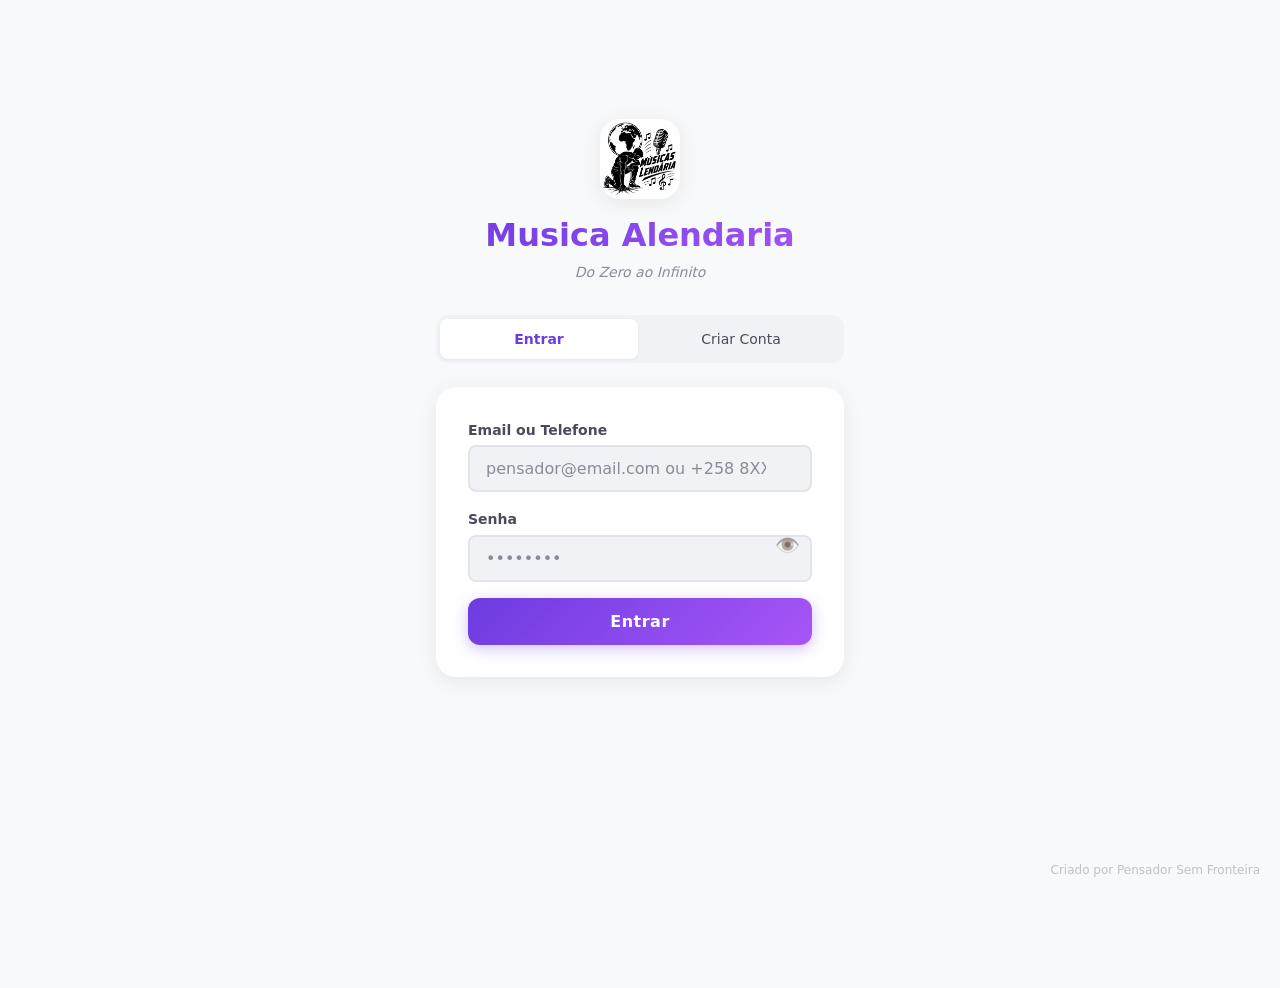
==== commit 264ec0d8: "prep[aercao" ====
--- a/artista.html
+++ b/artista.html
@@ -57,7 +57,7 @@
 
         <!-- INFORMAÇÕES DO ARTISTA -->
         <div class="info-artista">
-            <img src="assets/imagens/placeholder-perfil.jpg" alt="Foto" class="foto-perfil-artista" id="artista-foto" onerror="this.style.display='none'">
+            <img src="assets/imagens/artista1/channels4_profile.jpg" alt="Foto" class="foto-perfil-artista" id="artista-foto" onerror="this.style.display='none'">
             <div style="flex: 1;">
                 <div style="display: flex; align-items: center; gap: 1rem; flex-wrap: wrap; margin-bottom: 0.5rem;">
                     <span id="artista-pais" style="font-size: 0.9rem; color: var(--texto-secundario);">📍 </span>
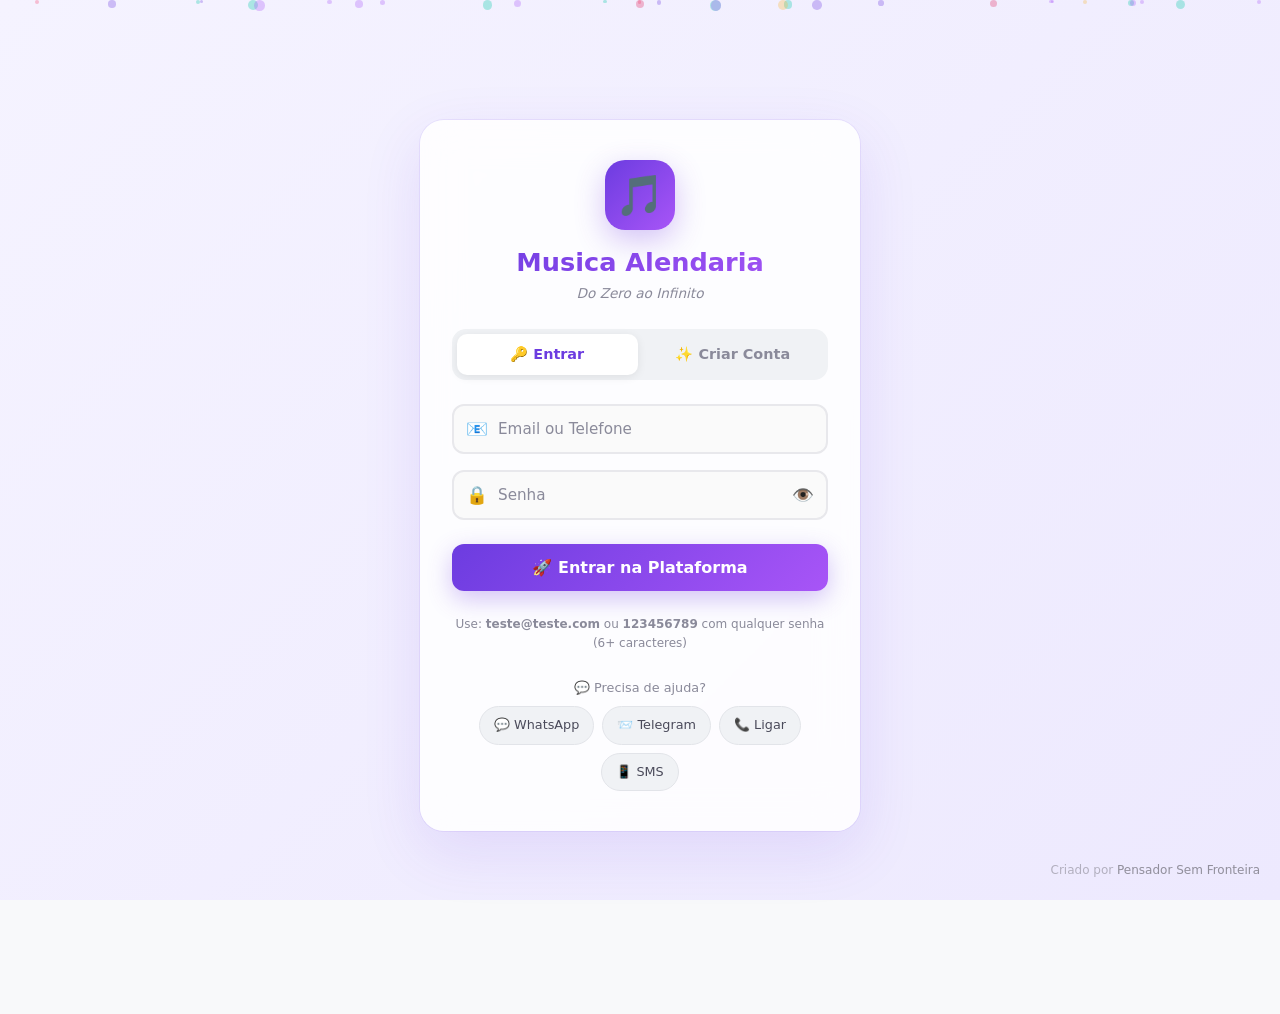
==== commit c6278d3a: "minimalista" ====
--- a/artista.html
+++ b/artista.html
@@ -15,19 +15,26 @@
     <link rel="stylesheet" href="css/modal.css">
     <link rel="stylesheet" href="css/componentes.css">
     
-    <link rel="icon" href="assets/imagens/logo-lit.png" type="image/png">
+    <link rel="icon" href="" type="image/png">
     <meta name="theme-color" content="#6c3ce0">
 </head>
 <body class="tema-lit">
 
-    <div class="marca-dagua">Criado por Pensador Sem Fronteira</div>
+    <div class="marca-dagua">Pensador Sem Fronteira</div>
 
     <!-- HEADER DESKTOP -->
     <header class="header header-desktop desktop-only">
         <div class="header-logo">
             <a href="index.html" style="display: flex; align-items: center; gap: 0.5rem; text-decoration: none;">
-                <img src="assets/imagens/logo-lit.png" alt="Logo" style="width: 36px; height: 36px; border-radius: 8px;">
-                <span style="font-weight: 700; font-size: 1.1rem; background: var(--gradiente-primario); -webkit-background-clip: text; -webkit-text-fill-color: transparent;">Musica Alendaria</span>
+                <img src="" alt="Logo" style="width: 36px; height: 36px; border-radius: 8px;">
+                <span style="
+    font-weight: 700; 
+    font-size: 1.1rem; 
+    background: var(--gradiente-primario); 
+    background-clip: text; 
+    -webkit-background-clip: text; 
+    -webkit-text-fill-color: transparent;
+">Musica Alendaria</span>
             </a>
         </div>
         <nav class="nav-desktop">
@@ -48,7 +55,7 @@
         
         <!-- CAPA DO ARTISTA -->
         <div class="capa-artista" id="capa-artista">
-            <img src="assets/imagens/placeholder-capa.jpg" alt="Capa" id="artista-capa-img" onerror="this.style.background='var(--gradiente-dark)'">
+            <img src="" alt="Capa" id="artista-capa-img" onerror="this.style.background='var(--gradiente-dark)'">
             <div class="overlay-artista">
                 <h1 id="artista-nome-capa" style="color: white; font-size: 1.8rem;">Carregando...</h1>
                 <p id="artista-genero-capa" style="color: rgba(255,255,255,0.8);"></p>
@@ -57,7 +64,7 @@
 
         <!-- INFORMAÇÕES DO ARTISTA -->
         <div class="info-artista">
-            <img src="assets/imagens/artista1/channels4_profile.jpg" alt="Foto" class="foto-perfil-artista" id="artista-foto" onerror="this.style.display='none'">
+            <img src="" alt="Foto" class="foto-perfil-artista" id="artista-foto" onerror="this.style.display='none'">
             <div style="flex: 1;">
                 <div style="display: flex; align-items: center; gap: 1rem; flex-wrap: wrap; margin-bottom: 0.5rem;">
                     <span id="artista-pais" style="font-size: 0.9rem; color: var(--texto-secundario);">📍 </span>
@@ -129,7 +136,7 @@
         <div class="player-progresso-container">
             <div class="player-progresso-preenchido" style="width: 0%;"></div>
         </div>
-        <img src="assets/imagens/placeholder.svg" alt="Capa" class="player-capa">
+        <img src="" alt="Capa" class="player-capa">
         <div class="player-info">
             <div class="player-titulo">Nenhuma música</div>
             <div class="player-artista">Selecione uma música</div>
--- a/css/lit.css
+++ b/css/lit.css
@@ -492,4 +492,23 @@
     font-size: 48px;
     margin-bottom: var(--espaco-md);
     opacity: 0.5;
+}
+
+/* ========== MARCA D'ÁGUA - MODO LIT (SUAVE) ========== */
+.tema-lit .marca-dagua {
+    color: rgba(0, 0, 0, 0.25) !important;
+    opacity: 0.7 !important;
+    font-weight: 500;
+    text-shadow: none;
+    font-size: 0.75rem;
+    animation: flutuarLit 4s ease-in-out infinite;
+}
+
+@keyframes flutuarLit {
+    0%, 100% { 
+        transform: translateY(0); 
+    }
+    50% { 
+        transform: translateY(-6px); 
+    }
 }
--- a/css/dark.css
+++ b/css/dark.css
@@ -1,7 +1,7 @@
 /* =============================================
    MUSICA ALENDARIA - Do Zero ao Infinito
    Criado por Pensador Sem Fronteira
-   ARQUIVO: dark.css - Tema Dark (Alternativo)
+   ARQUIVO: dark.css - Tema Dark Corrigido
    ============================================= */
 
 /* ========== TEMA DARK - VARIÁVEIS ========== */
@@ -14,7 +14,7 @@
     --fundo-input-foco: #252535;
     --texto-principal: #e8e8f0;
     --texto-secundario: #b0b0c0;
-    --texto-terciario: #6a6a7a;
+    --texto-terciario: #8888a0;
     --texto-inverso: #1a1a2e;
     --borda: #2a2a3a;
     --borda-foco: #a855f7;
@@ -33,9 +33,18 @@
     color: var(--texto-principal);
 }
 
+/* ========== MARCA D'ÁGUA - CORRIGIDA (VISÍVEL) ========== */
+.tema-dark .marca-dagua {
+    color: rgba(255, 255, 255, 0.6) !important;
+    opacity: 0.8 !important;
+    font-weight: 600;
+    text-shadow: 0 0 10px rgba(168, 85, 247, 0.5);
+    font-size: 0.8rem;
+}
+
 /* ========== HEADER ========== */
 .tema-dark .header {
-    background: rgba(18, 18, 26, 0.9);
+    background: rgba(18, 18, 26, 0.95);
     backdrop-filter: blur(20px);
     -webkit-backdrop-filter: blur(20px);
     border-bottom: 1px solid var(--borda);
@@ -45,7 +54,7 @@
 .tema-dark .card {
     background: var(--fundo-card);
     border: 1px solid var(--borda);
-    box-shadow: var(--sombra-sm);
+    color: var(--texto-principal);
 }
 
 .tema-dark .card:hover {
@@ -54,78 +63,78 @@
 }
 
 /* ========== CARD DE MÚSICA ========== */
-.tema-dark .card-musica {
-    background: var(--fundo-card);
-    border: 1px solid var(--borda);
-}
-
-.tema-dark .card-musica:hover {
+.tema-dark .card-musica-h {
+    background: var(--fundo-card);
+    border: 1px solid var(--borda);
+    color: var(--texto-principal);
+}
+
+.tema-dark .card-musica-h:hover {
     background: var(--fundo-card-hover);
-    border-color: var(--cor-primaria);
-    box-shadow: var(--sombra), var(--brilho);
-}
-
-.tema-dark .card-musica .titulo {
-    color: var(--texto-principal);
-}
-
-.tema-dark .card-musica .artista {
-    color: var(--texto-secundario);
-}
-
-.tema-dark .card-musica .duracao {
-    color: var(--texto-terciario);
-}
-
-/* ========== CARD DE ARTISTA ========== */
-.tema-dark .card-artista {
-    background: var(--fundo-card);
-    border: 1px solid var(--borda);
-}
-
-.tema-dark .card-artista:hover {
-    box-shadow: var(--sombra-lg), var(--brilho);
-}
-
-.tema-dark .card-artista .foto-artista {
-    border-color: var(--cor-primaria);
-    box-shadow: var(--neon);
-}
-
-.tema-dark .card-artista .nome-artista {
-    color: var(--texto-principal);
-}
-
-.tema-dark .card-artista .genero {
-    color: #a855f7;
+}
+
+.tema-dark .card-musica-h .titulo-musica {
+    color: var(--texto-principal);
+}
+
+.tema-dark .card-musica-h .artista-musica {
+    color: var(--texto-secundario);
 }
 
 /* ========== CARD DE EVENTO ========== */
 .tema-dark .card-evento {
     background: var(--fundo-card);
     border: 1px solid var(--borda);
-}
-
-.tema-dark .card-evento:hover {
-    box-shadow: var(--sombra), var(--brilho);
-}
-
-.tema-dark .card-evento .data-evento {
-    color: #f7436e;
+    color: var(--texto-principal);
+}
+
+.tema-dark .card-evento .nome-evento {
+    color: var(--texto-principal);
 }
 
 .tema-dark .card-evento .tipo-evento {
-    background: rgba(247, 67, 110, 0.15);
-    color: #f7436e;
+    background: rgba(168, 85, 247, 0.2);
+    color: #c084fc;
+}
+
+/* ========== TABS ========== */
+.tema-dark .tabs {
+    border-bottom-color: var(--borda);
+}
+
+.tema-dark .tab {
+    color: var(--texto-terciario);
+}
+
+.tema-dark .tab:hover {
+    color: var(--texto-principal);
+}
+
+.tema-dark .tab.ativo {
+    color: #a855f7;
+    border-bottom-color: #a855f7;
+}
+
+/* ========== FILTROS ========== */
+.tema-dark .filtro-item {
+    background: var(--fundo-card);
+    border-color: var(--borda);
+    color: var(--texto-secundario);
+}
+
+.tema-dark .filtro-item:hover {
+    border-color: #a855f7;
+    color: #a855f7;
+}
+
+.tema-dark .filtro-item.ativo {
+    background: var(--gradiente-primario);
+    color: #ffffff;
+    border-color: transparent;
+    box-shadow: var(--neon);
 }
 
 /* ========== FORMULÁRIOS ========== */
-.tema-dark .form-auth {
-    background: var(--fundo-card);
-    box-shadow: var(--sombra-lg);
-    border: 1px solid var(--borda);
-}
-
 .tema-dark input,
 .tema-dark select,
 .tema-dark textarea {
@@ -139,183 +148,101 @@
 .tema-dark textarea:focus {
     background: var(--fundo-input-foco);
     border-color: var(--borda-foco);
-    box-shadow: 0 0 0 4px rgba(168, 85, 247, 0.15), var(--brilho);
-}
-
-.tema-dark input::placeholder,
-.tema-dark textarea::placeholder {
-    color: var(--texto-terciario);
+    box-shadow: 0 0 0 4px rgba(168, 85, 247, 0.15);
 }
 
 .tema-dark label {
     color: var(--texto-secundario);
 }
 
-/* ========== TABS ========== */
-.tema-dark .tabs-auth {
-    background: var(--fundo-secundario);
-}
-
-.tema-dark .tab-ativo {
-    background: var(--fundo-card);
-    color: #a855f7;
-    box-shadow: var(--sombra-sm);
-}
-
-.tema-dark .tab-inativo {
-    color: var(--texto-terciario);
-}
-
-.tema-dark .tab-inativo:hover {
-    background: rgba(168, 85, 247, 0.08);
-    color: #a855f7;
-}
-
-/* ========== BOTÕES DE MÉTODO ========== */
-.tema-dark .btn-metodo {
-    background: var(--fundo-secundario);
-    color: var(--texto-secundario);
-}
-
-.tema-dark .btn-metodo.ativo {
-    background: rgba(168, 85, 247, 0.15);
-    color: #a855f7;
+.tema-dark input::placeholder {
+    color: var(--texto-terciario);
+}
+
+/* ========== BOTÕES ========== */
+.tema-dark .btn-primario {
+    box-shadow: var(--neon);
+}
+
+.tema-dark .btn-primario:hover {
+    box-shadow: 0 6px 30px rgba(168, 85, 247, 0.5), var(--neon);
+}
+
+.tema-dark .btn-secundario {
+    background: var(--fundo-card);
+    color: var(--texto-principal);
+    border-color: var(--borda);
+}
+
+.tema-dark .btn-secundario:hover {
     border-color: #a855f7;
-    box-shadow: var(--brilho);
-}
-
-/* ========== BOTÃO OPCIONAIS ========== */
-.tema-dark .btn-opcionais {
-    background: var(--fundo-secundario);
-    color: var(--texto-secundario);
-    border-color: var(--borda);
-}
-
-.tema-dark .btn-opcionais:hover {
-    background: rgba(168, 85, 247, 0.08);
-    color: #a855f7;
-    border-color: #a855f7;
-}
-
-/* ========== SUPORTE ========== */
-.tema-dark .suporte-login {
-    background: var(--fundo-card);
-    border: 1px solid var(--borda);
-    box-shadow: var(--sombra);
-}
-
-.tema-dark .suporte-login p {
-    color: var(--texto-secundario);
-}
-
-.tema-dark .btn-suporte {
-    background: var(--fundo-secundario);
-    color: var(--texto-principal);
-    border-color: var(--borda);
-}
-
-.tema-dark .btn-suporte:hover {
+    color: #a855f7;
+}
+
+/* ========== PLAYER FIXO ========== */
+.tema-dark .player-fixo {
+    background: rgba(18, 18, 26, 0.98);
+    border-top: 1px solid var(--borda);
+}
+
+.tema-dark .player-fixo .player-titulo {
+    color: var(--texto-principal);
+}
+
+.tema-dark .player-fixo .player-artista {
+    color: var(--texto-secundario);
+}
+
+/* ========== MODAL ========== */
+.tema-dark .modal-conteudo {
+    background: var(--fundo-card);
+    border: 1px solid var(--borda);
+    color: var(--texto-principal);
+}
+
+/* ========== BADGES ========== */
+.tema-dark .badge-publico {
+    background: rgba(0, 217, 185, 0.2);
+    color: #00d9b9;
+}
+
+.tema-dark .badge-privado {
+    background: rgba(247, 67, 110, 0.2);
+    color: #f7436e;
+}
+
+.tema-dark .badge-pendente {
+    background: rgba(255, 201, 75, 0.2);
+    color: #ffc94b;
+}
+
+.tema-dark .badge-contorno {
+    border-color: var(--borda);
+    color: var(--texto-secundario);
+}
+
+/* ========== TAGS E LINKS ========== */
+.tema-dark .link-rede {
+    background: var(--fundo-card);
+    color: var(--texto-principal);
+    border: 1px solid var(--borda);
+}
+
+.tema-dark .link-rede:hover {
     background: var(--gradiente-primario);
     color: #ffffff;
-    border-color: transparent;
-    box-shadow: var(--neon);
-}
-
-/* ========== MODAL ========== */
-.tema-dark .modal-conteudo {
-    background: var(--fundo-card);
-    border: 1px solid var(--borda);
-    box-shadow: var(--sombra-xl);
-}
-
-/* ========== PLAYER FIXO ========== */
-.tema-dark .player-fixo {
-    background: rgba(18, 18, 26, 0.95);
-    backdrop-filter: blur(20px);
-    -webkit-backdrop-filter: blur(20px);
-    border-top: 1px solid var(--borda);
-    box-shadow: 0 -4px 30px rgba(0, 0, 0, 0.5);
-}
-
-.tema-dark .player-fixo .player-titulo {
-    color: var(--texto-principal);
-}
-
-.tema-dark .player-fixo .player-artista {
-    color: var(--texto-terciario);
-}
-
-.tema-dark .player-fixo .btn-player {
-    color: var(--texto-principal);
-}
-
-.tema-dark .player-fixo .btn-play {
-    box-shadow: var(--neon);
-}
-
-.tema-dark .player-fixo .player-progresso {
-    background: var(--borda);
-}
-
-/* ========== FILTROS ========== */
-.tema-dark .filtro-tag {
-    background: var(--fundo-card);
-    border-color: var(--borda);
-    color: var(--texto-secundario);
-}
-
-.tema-dark .filtro-tag:hover {
-    border-color: #a855f7;
-    color: #a855f7;
-    box-shadow: var(--brilho);
-}
-
-.tema-dark .filtro-tag.ativo {
-    background: var(--gradiente-primario);
-    color: #ffffff;
-    border-color: transparent;
-    box-shadow: var(--neon);
-}
-
-/* ========== BADGES ========== */
-.tema-dark .badge-publico {
-    background: rgba(0, 217, 185, 0.15);
-    color: #00d9b9;
-}
-
-.tema-dark .badge-privado {
-    background: rgba(247, 67, 110, 0.15);
-    color: #f7436e;
-}
-
-.tema-dark .badge-pendente {
-    background: rgba(255, 201, 75, 0.15);
-    color: #ffc94b;
-}
-
-/* ========== NOTIFICAÇÃO ========== */
-.tema-dark .notificacao {
-    background: var(--fundo-card);
-    border: 1px solid var(--borda);
-    box-shadow: var(--sombra-lg);
-}
-
-/* ========== BOTÃO DESTRANCAR ========== */
-.tema-dark .btn-destrancar {
-    box-shadow: var(--neon);
-}
-
-.tema-dark .btn-destrancar:hover {
-    box-shadow: 0 6px 30px rgba(168, 85, 247, 0.5), var(--neon);
-}
-
-/* ========== LOADING ========== */
-.tema-dark .spinner {
-    border-color: var(--borda);
-    border-top-color: #a855f7;
-}
-
-/* ========== NAVEGAÇÃO INFERIOR ========== */
+}
+
+/* ========== ESTADO VAZIO ========== */
+.tema-dark .estado-vazio {
+    color: var(--texto-terciario);
+}
+
+.tema-dark .estado-vazio .vazio-titulo {
+    color: var(--texto-secundario);
+}
+
+/* ========== NAVEGAÇÃO MOBILE ========== */
 .tema-dark .nav-mobile {
     background: var(--fundo-card);
     border-top: 1px solid var(--borda);
@@ -344,155 +271,23 @@
     color: #ffffff;
 }
 
-/* ========== PÁGINA DA MÚSICA ========== */
-.tema-dark .pagina-musica .artista-musica {
-    color: #a855f7;
-}
-
-.tema-dark .pagina-musica .meta-item {
-    background: var(--fundo-secundario);
-    color: var(--texto-secundario);
-}
-
-.tema-dark .pagina-musica .letra-musica {
-    background: var(--fundo-secundario);
-    color: var(--texto-principal);
-}
-
-.tema-dark .pagina-musica .letra-musica.bloqueada::after {
-    background: linear-gradient(transparent, var(--fundo-secundario));
-}
-
-.tema-dark .pagina-musica .btn-acao {
-    background: var(--fundo-secundario);
-    color: var(--texto-principal);
-}
-
-.tema-dark .pagina-musica .btn-acao.primario {
-    color: #ffffff;
-    box-shadow: var(--neon);
+/* ========== TOAST ========== */
+.tema-dark .toast {
+    background: var(--fundo-card);
+    border: 1px solid var(--borda);
+    color: var(--texto-principal);
+}
+
+/* ========== RADIO E CHECKBOX ========== */
+.tema-dark .radio-opcao {
+    color: var(--texto-principal);
 }
 
 /* ========== PERFIL ========== */
 .tema-dark .perfil-header .localizacao {
-    color: var(--texto-terciario);
-}
-
-.tema-dark .link-rede {
-    background: var(--fundo-secundario);
-    color: var(--texto-principal);
-}
-
-.tema-dark .link-rede:hover {
-    background: var(--gradiente-primario);
-    color: #ffffff;
-    box-shadow: var(--brilho);
-}
-
-/* ========== FAVORITOS ========== */
-.tema-dark .favoritos-tab {
-    background: var(--fundo-secundario);
-    color: var(--texto-secundario);
-}
-
-.tema-dark .favoritos-tab.ativo {
-    background: var(--gradiente-primario);
-    color: #ffffff;
-    box-shadow: var(--brilho);
-}
-
-/* ========== DEFINIÇÕES ========== */
-.tema-dark .definicao-item {
-    background: var(--fundo-card);
-    border-color: var(--borda);
-}
-
-.tema-dark .switch .slider {
-    background: var(--borda);
-}
-
-/* ========== FORM POSTAGEM ========== */
-.tema-dark .form-postagem .preview-capa {
-    background: var(--fundo-secundario);
-    border: 1px solid var(--borda);
-}
-
-/* ========== PLATAFORMAS ========== */
-.tema-dark .plataforma-item {
-    background: var(--fundo-card);
-    border-color: var(--borda);
-}
-
-.tema-dark .plataforma-item:hover {
-    border-color: #a855f7;
-    box-shadow: var(--sombra), var(--brilho);
-}
-
-/* ========== MENSAGEM SISTEMA ========== */
-.tema-dark .mensagem-sistema.aprovado {
-    background: rgba(0, 217, 185, 0.1);
-    border-color: rgba(0, 217, 185, 0.25);
-    color: #00d9b9;
-}
-
-.tema-dark .mensagem-sistema.rejeitado {
-    background: rgba(247, 67, 110, 0.1);
-    border-color: rgba(247, 67, 110, 0.25);
-    color: #f7436e;
-}
-
-/* ========== TIMER 30s ========== */
-.tema-dark .timer-30s {
-    background: rgba(255, 201, 75, 0.12);
-    color: #ffc94b;
-}
-
-.tema-dark .timer-30s.esgotado {
-    background: rgba(247, 67, 110, 0.12);
-    color: #f7436e;
-}
-
-/* ========== BARRA 30s ========== */
-.tema-dark .barra-30s {
-    background: var(--borda);
-}
-
-/* ========== ANIMAÇÕES NEON PARA ELEMENTOS IMPORTANTES ========== */
-.tema-dark .nome-plataforma {
-    background: linear-gradient(135deg, #a855f7, #c084fc, #e879f9);
-    -webkit-background-clip: text;
-    -webkit-text-fill-color: transparent;
-    background-clip: text;
-    text-shadow: var(--neon);
-}
-
-.tema-dark .logo {
-    box-shadow: var(--neon);
-}
-
-.tema-dark .btn-principal {
-    box-shadow: var(--neon);
-}
-
-.tema-dark .btn-principal:hover {
-    box-shadow: 0 6px 30px rgba(168, 85, 247, 0.5), var(--neon);
-}
-
-/* ========== GLOW EM ELEMENTOS INTERATIVOS ========== */
-.tema-dark a:hover {
-    color: #a855f7;
-    text-shadow: 0 0 8px rgba(168, 85, 247, 0.4);
-}
-
-.tema-dark .btn-flutuante {
-    box-shadow: 0 4px 25px rgba(247, 67, 110, 0.5);
-}
-
-.tema-dark .btn-flutuante:hover {
-    box-shadow: 0 6px 35px rgba(247, 67, 110, 0.7);
-}
-
-/* ========== MARCA D'ÁGUA ========== */
-.tema-dark .marca-dagua {
-    color: rgba(255, 255, 255, 0.15);
+    color: var(--texto-secundario);
+}
+
+.tema-dark .contador-perfil {
+    color: var(--texto-secundario);
 }
